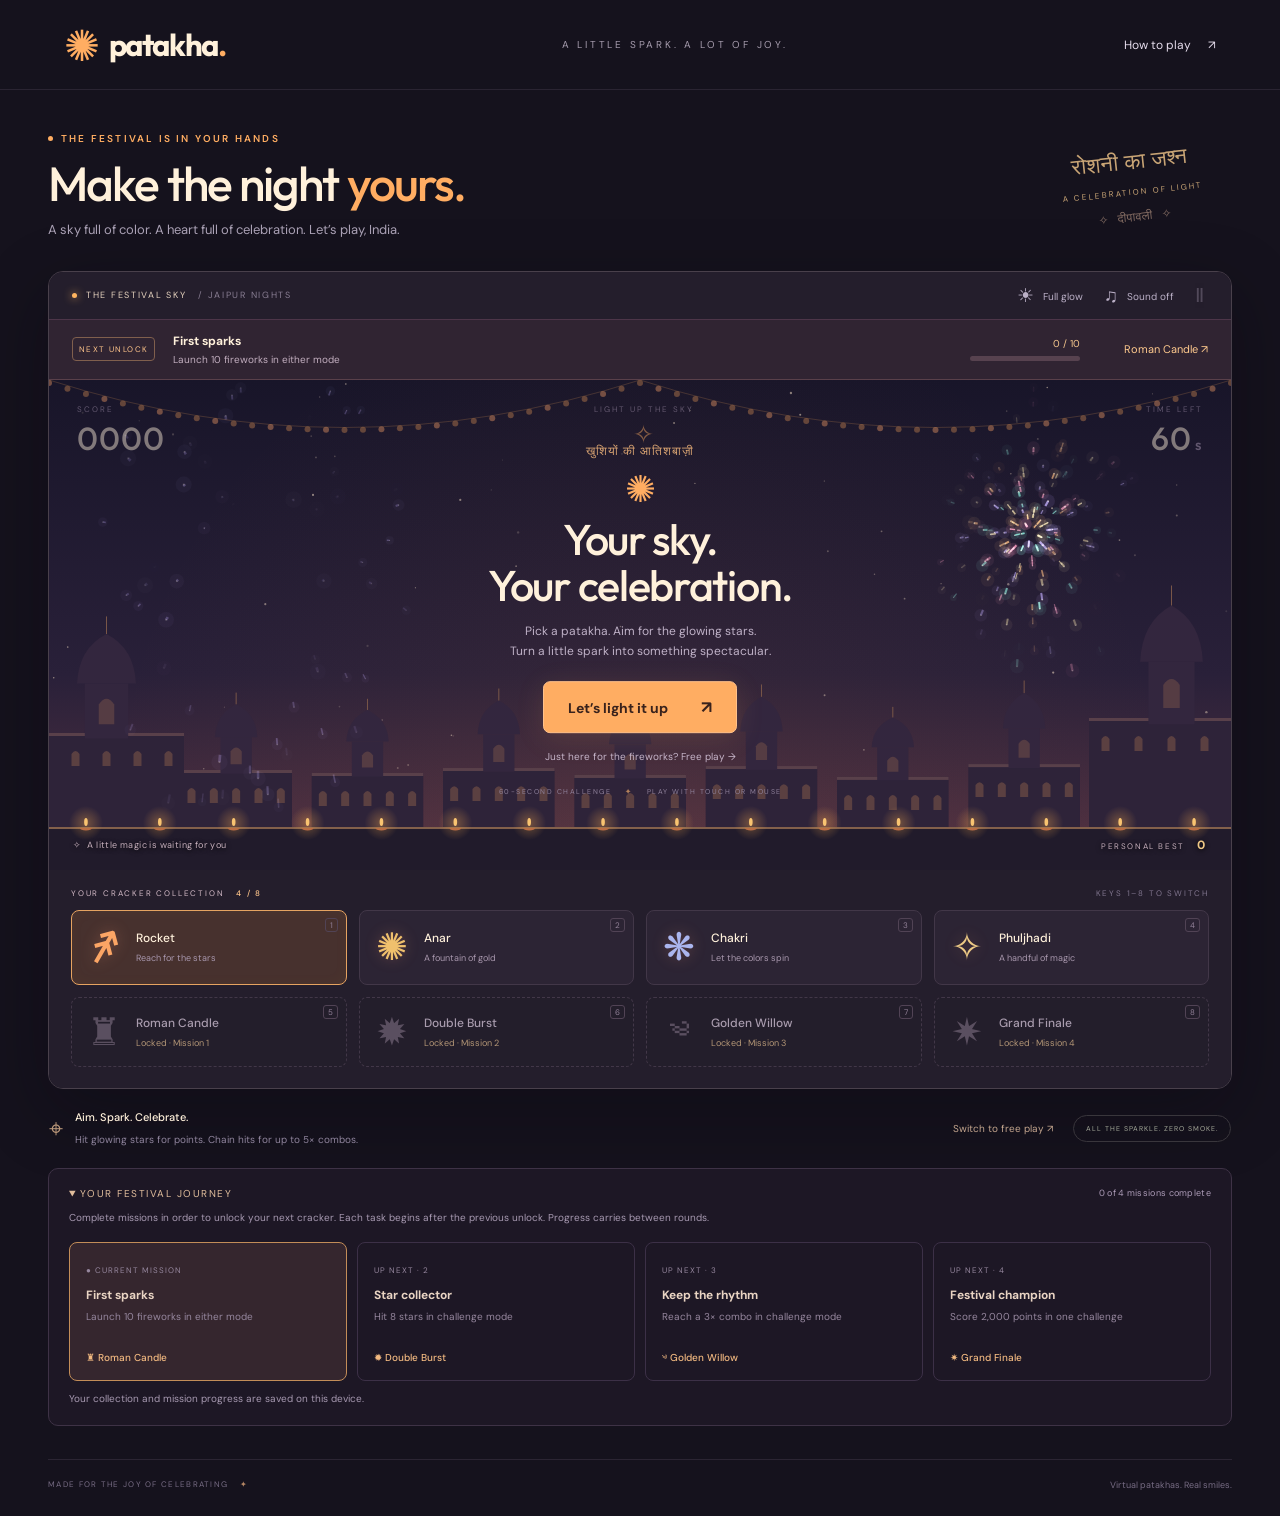
==== index.html @ 12db702f "Add files via upload" ====
<!doctype html>
<html lang="en">
<head><meta charset="utf-8"><meta name="viewport" content="width=device-width,initial-scale=1"><meta name="theme-color" content="#15121e"><meta name="description" content="Light up an Indian festival night. Play Patakha, a colorful fireworks game with Diwali-inspired art, combos, and free play."><title>Patakha — A Night of Lights</title><link rel="stylesheet" href="style.css"></head>
<body>
<header class="nav"><a class="brand" href="./" aria-label="Patakha home"><span class="brand-symbol">✺</span> patakha<span class="brand-dot">.</span></a><span class="nav-note">A LITTLE SPARK. A LOT OF JOY.</span><button class="quiet" id="help">How to play <span>↗</span></button></header>
<main>
<section class="intro"><div><div class="eyebrow"><span></span> THE FESTIVAL IS IN YOUR HANDS</div><h1>Make the night <em>yours.</em></h1><p>A sky full of color. A heart full of celebration. <span class="no-wrap">Let’s play, India.</span></p></div><div class="festival-stamp"><span lang="hi">रोशनी का जश्न</span><span>A CELEBRATION OF LIGHT</span><div>✧ &nbsp; दीपावली &nbsp; ✧</div></div></section>
<section class="game-shell" aria-label="Fireworks game">
<div class="game-top"><div class="scene-label"><span class="live-dot"></span> THE FESTIVAL SKY <span class="scene-place">/ JAIPUR NIGHTS</span></div><div class="top-controls"><button id="glow" class="icon-button" aria-pressed="false" aria-label="Use softer lighting">☀ <span>Full glow</span></button><button id="sound" class="icon-button" aria-pressed="false" aria-label="Turn sound on">♫ <span>Sound off</span></button><button id="pause" class="icon-button" disabled aria-label="Pause game">Ⅱ</button></div></div>
<div class="mission-strip"><span class="mission-badge">NEXT UNLOCK</span><div class="mission-copy"><b id="missionName">First sparks</b><span id="missionDescription">Launch 10 fireworks in either mode</span></div><div class="mission-meter"><span id="missionCount">0 / 10</span><progress id="missionProgress" value="0" max="10" aria-label="Current mission progress"></progress></div><span class="mission-reward" id="missionReward">Roman Candle ↗</span></div>
<div class="stage" id="stage"><canvas id="sky" tabindex="0" role="application" aria-label="Fireworks play area. Use arrow keys to aim, space to launch, and keys 1 to 8 to choose an unlocked firework."></canvas>
<div class="unlock-toast hidden" id="unlockToast" role="status"><span id="unlockMessage"></span><button id="equipUnlock">Equip ↗</button><button id="dismissUnlock" aria-label="Dismiss notification">×</button></div>
<div class="hud" id="hud"><div><span>SCORE</span><strong id="score">0000</strong></div><div class="combo"><span id="comboLabel">LIGHT UP THE SKY</span><strong id="combo">✧</strong></div><div class="timer"><span id="timeLabel">TIME LEFT</span><strong id="timer">60<span>s</span></strong></div></div>
<div class="welcome" id="welcome"><div class="small-hindi" lang="hi">खुशियों की आतिशबाज़ी</div><div class="welcome-star">✺</div><h2>Your sky.<br>Your celebration.</h2><p>Pick a patakha. Aim for the glowing stars.<br>Turn a little spark into something spectacular.</p><button class="primary" id="start">Let’s light it up <span>↗</span></button><button class="text-button" id="freeplay">Just here for the fireworks? Free play →</button><div class="game-tags"><span>60-SECOND CHALLENGE</span><b>✦</b><span>PLAY WITH TOUCH OR MOUSE</span></div></div>
<div class="paused hidden" id="paused"><h2>A little breather.</h2><p>Your celebration is on pause.</p><button class="primary" id="resume">Keep celebrating →</button></div>
<div class="results hidden" id="results" role="dialog" aria-modal="true" aria-labelledby="resultTitle"><span class="eyebrow">WHAT A CELEBRATION</span><h2 id="resultTitle">You lit up the night.</h2><div class="result-score" id="finalScore">0</div><p id="resultSummary"></p><button class="primary" id="again">One more celebration ↗</button><button class="text-button" id="resultFree">Keep the sky glowing — free play →</button></div>
<div class="stage-bottom"><span>✧ <span id="stageHint">A little magic is waiting for you</span></span><span class="best">PERSONAL BEST <b id="best">0</b></span></div>
</div>
<div class="selection"><div class="selection-heading"><span>YOUR CRACKER COLLECTION <b id="collectionCount">4 / 8</b></span><span class="key-note">KEYS 1–8 TO SWITCH</span></div><div class="fireworks" role="group" aria-label="Choose firework">
<button class="firework selected" data-type="0" aria-pressed="true"><span class="fw-art rocket-art">↟</span><span class="fw-text"><b>Rocket</b><small>Reach for the stars</small></span><kbd>1</kbd></button>
<button class="firework" data-type="1" aria-pressed="false"><span class="fw-art flower-art">✺</span><span class="fw-text"><b>Anar</b><small>A fountain of gold</small></span><kbd>2</kbd></button>
<button class="firework" data-type="2" aria-pressed="false"><span class="fw-art wheel-art">❋</span><span class="fw-text"><b>Chakri</b><small>Let the colors spin</small></span><kbd>3</kbd></button>
<button class="firework" data-type="3" aria-pressed="false"><span class="fw-art spark-art">✧</span><span class="fw-text"><b>Phuljhadi</b><small>A handful of magic</small></span><kbd>4</kbd></button>
<button class="firework locked" data-type="4" aria-pressed="false" aria-disabled="true"><span class="fw-art candle-art">♜</span><span class="fw-text"><b>Roman Candle</b><small>Locked · Mission 1</small></span><kbd>5</kbd></button>
<button class="firework locked" data-type="5" aria-pressed="false" aria-disabled="true"><span class="fw-art double-art">✹</span><span class="fw-text"><b>Double Burst</b><small>Locked · Mission 2</small></span><kbd>6</kbd></button>
<button class="firework locked" data-type="6" aria-pressed="false" aria-disabled="true"><span class="fw-art willow-art">༄</span><span class="fw-text"><b>Golden Willow</b><small>Locked · Mission 3</small></span><kbd>7</kbd></button>
<button class="firework locked" data-type="7" aria-pressed="false" aria-disabled="true"><span class="fw-art finale-art">✷</span><span class="fw-text"><b>Grand Finale</b><small>Locked · Mission 4</small></span><kbd>8</kbd></button>
</div></div></section>
<section class="below"><div><span class="tiny-icon">⌖</span><p><b>Aim. Spark. Celebrate.</b><span>Hit glowing stars for points. Chain hits for up to 5× combos.</span></p></div><div class="mode-controls"><button id="mode" class="quiet">Switch to free play ↗</button><span class="pill">ALL THE SPARKLE. ZERO SMOKE.</span></div></section>
<details class="missions" open><summary>YOUR FESTIVAL JOURNEY <span id="journeyCount">0 of 4 missions complete</span></summary><p class="mission-note">Complete missions in order to unlock your next cracker. Each task begins after the previous unlock. Progress carries between rounds.</p><div class="mission-cards" id="missionCards"></div><p class="save-note" id="saveNote">Your collection and mission progress are saved on this device.</p></details>
<footer><span>MADE FOR THE JOY OF CELEBRATING <i>✦</i></span><span>Virtual patakhas. Real smiles.</span></footer>
</main>
<dialog id="helpDialog"><button class="close" id="closeHelp" aria-label="Close instructions">×</button><span class="eyebrow">A LITTLE GUIDE</span><h2>Let there be light.</h2><p>Choose an unlocked patakha, then tap or click the sky to launch it. Aim at the glowing star circles. Points appear when your firework bursts.</p><ol><li>Each star is worth <b>100 points</b>.</li><li>Hit another star within 3 seconds to grow your combo, up to <b>5×</b>.</li><li>You have <b>60 seconds</b>. Launch before time runs out; your final fireworks will finish before your score appears.</li><li>Complete the four missions in order to unlock new fireworks. Progress and unlocks are saved on this device.</li></ol><p><b>Keyboard:</b> 1–8 choose an unlocked firework. Arrow keys move your aim. Space launches. P pauses.</p><p>Free play counts toward your first mission. Star, combo, and score missions need challenge mode. Use Soft glow for gentler lighting.</p><button class="primary" id="gotIt">Got it. Let’s play ↗</button></dialog>
<script src="progression.js"></script><script src="effects.js"></script><script src="game.js"></script>
</body></html>
---- style.css ----
@import url('https://fonts.googleapis.com/css2?family=DM+Sans:wght@400;500;600;700&family=Outfit:wght@400;500;600;700;800&display=swap');
:root{color-scheme:dark;--bg:#15121d;--panel:#211b2a;--muted:#aaa1b5;--line:#38303f;--orange:#ffad62;--cream:#fff1db}*{box-sizing:border-box}body{margin:0;background:var(--bg);color:var(--cream);font-family:'DM Sans',sans-serif;font-size:14px}button,a{-webkit-tap-highlight-color:transparent}button{font:inherit;color:inherit;cursor:pointer}button:disabled{opacity:.3;cursor:default}button:focus-visible,a:focus-visible,canvas:focus-visible{outline:2px solid #ffd18b;outline-offset:4px}button{transition:background .18s,transform .18s,border-color .18s}button:hover:not(:disabled){filter:brightness(1.12)}.nav{height:90px;max-width:1440px;margin:auto;padding:0 64px;display:flex;align-items:center;border-bottom:1px solid #2a2432;justify-content:space-between}.brand{font-family:Outfit,sans-serif;font-weight:700;font-size:31px;color:var(--cream);text-decoration:none;letter-spacing:-1.4px;display:flex;align-items:center}.brand-symbol{font-size:43px;color:var(--orange);margin-right:10px;font-weight:400}.brand-dot{color:var(--orange)}.nav-note{font-size:10px;letter-spacing:2.8px;color:#a69cad}.quiet{background:none;border:0;font-size:12px;padding:10px 0;color:#e6dded}.quiet span{margin-left:14px}main{max-width:1312px;margin:auto;padding:42px 48px 0}.intro{display:flex;justify-content:space-between;align-items:center;margin-bottom:30px}.eyebrow{font-size:10px;font-weight:600;letter-spacing:2.2px;color:var(--orange);display:flex;gap:8px;align-items:center}.eyebrow>span{height:5px;width:5px;background:var(--orange);border-radius:50%}h1{font-family:Outfit,sans-serif;font-size:48px;letter-spacing:-1.9px;font-weight:500;margin:12px 0 10px;line-height:1.1}h1 em{font-style:normal;color:var(--orange)}.intro p{color:var(--muted);font-size:13px;line-height:1.6;margin:0}.no-wrap{white-space:nowrap}.festival-stamp{text-align:center;transform:rotate(-6deg);color:#c8a475;padding:0 30px}.festival-stamp>span:first-child{font-size:22px;display:block;margin-bottom:5px}.festival-stamp>span:nth-child(2){font-size:8px;letter-spacing:2px}.festival-stamp>div{font-size:12px;margin-top:10px;color:#866e64}.game-shell{border:1px solid #49404b;border-radius:15px;overflow:hidden;box-shadow:0 22px 70px #08061055}.game-top{height:48px;display:flex;align-items:center;justify-content:space-between;background:#241e2c;padding:0 23px;border-bottom:1px solid #4d3549}.scene-label{font-size:9px;letter-spacing:1.7px;display:flex;align-items:center;gap:9px;color:#e5d2be}.scene-place{color:#897e93;margin-left:3px}.live-dot{background:#ffb55f;border-radius:50%;height:5px;width:5px;box-shadow:0 0 9px #ffb55f}.top-controls{display:flex;align-items:center;gap:17px}.icon-button{background:none;border:0;font-size:19px;color:#bbb0c7;padding:2px 4px}.icon-button span{font-size:10px;vertical-align:middle;margin-left:4px}.stage{position:relative;height:490px;background:#181425;isolation:isolate;overflow:hidden}canvas{display:block;width:100%;height:100%;touch-action:none;cursor:crosshair}.hud{position:absolute;pointer-events:none;inset:24px 28px auto;display:flex;justify-content:space-between;opacity:.45}.hud>div{min-width:80px}.hud span{font-size:8px;letter-spacing:2px;display:block;color:#b7a4c0}.hud strong{font-family:Outfit,sans-serif;font-weight:500;font-size:32px;display:block;margin-top:4px;letter-spacing:1px}.hud .combo{text-align:center}.hud .combo strong{color:var(--orange);font-size:25px}.hud .timer{text-align:right}.timer strong span{font-size:15px;display:inline;margin-left:3px}.welcome,.results,.paused{position:absolute;left:50%;top:49%;transform:translate(-50%,-50%);width:550px;max-width:92%;text-align:center;z-index:2}.small-hindi{color:#d7a271;font-size:12px;letter-spacing:1px}.welcome-star{color:var(--orange);font-size:37px;height:44px;margin-top:6px}h2{font-family:Outfit,sans-serif;font-size:43px;font-weight:500;line-height:1.08;letter-spacing:-1.3px;margin:7px 0 12px}.welcome p,.paused p,.results p{font-size:12px;line-height:1.7;color:#bfb1c7;margin:0 0 20px}.primary{border:1px solid #ffc18a;background:var(--orange);border-radius:7px;color:#39221c;font-weight:700;padding:14px 24px;box-shadow:0 5px 28px #ffae6120}.primary span{margin-left:30px;font-size:17px}.text-button{display:block;border:0;background:none;color:#c6b5c9;font-size:10px;margin:12px auto 0;padding:5px}.game-tags{font-size:7px;letter-spacing:1.5px;display:flex;align-items:center;justify-content:center;gap:14px;color:#8f819b;margin-top:19px}.game-tags b{color:#b5825b}.stage-bottom{position:absolute;bottom:17px;left:24px;right:24px;display:flex;justify-content:space-between;align-items:center;pointer-events:none;color:#c6afbc;font-size:9px;letter-spacing:.4px;text-shadow:0 1px 5px #000}.stage-bottom>span:first-child{display:flex;gap:6px;align-items:center}.best{font-size:8px;letter-spacing:1.6px}.best b{margin-left:9px;color:#f0c987;font-size:12px}.selection{background:#241e2c;padding:18px 22px 21px}.selection-heading{display:flex;justify-content:space-between;font-size:8px;letter-spacing:1.8px;color:#d3bac7;margin-bottom:12px}.key-note{color:#80758e}.fireworks{display:grid;grid-template-columns:repeat(4,1fr);gap:12px}.firework{display:flex;text-align:left;align-items:center;gap:12px;border:1px solid #423748;border-radius:8px;padding:12px;background:#2c2434;position:relative;min-height:70px}.firework.selected{background:#47312e;border-color:#e6a361;box-shadow:inset 0 0 15px #d3873e09}.fw-art{font-size:38px;width:40px;flex-shrink:0;text-align:center;line-height:1;color:#fba565;text-shadow:0 0 15px #f9976f44}.rocket-art{transform:rotate(30deg);font-size:49px}.flower-art{color:#efc06d}.wheel-art{color:#aab5ee}.spark-art{color:#eecb85}.fw-text b{display:block;font-size:12px;font-weight:500;margin-bottom:6px}.fw-text small{display:block;color:#a897ad;font-size:9px}.firework kbd{position:absolute;right:8px;top:7px;font:8px 'DM Sans',sans-serif;color:#938299;border:1px solid #514355;padding:1px 4px;border-radius:3px}.below{display:flex;align-items:center;justify-content:space-between;margin:21px 1px}.below>div:first-child{display:flex;gap:12px;align-items:center}.tiny-icon{font-size:25px;color:#ba9779}.below p{margin:0}.below b{display:block;font-size:11px;font-weight:500;margin-bottom:5px}.below p span{font-size:10px;color:#8f849c}.mode-controls{display:flex;align-items:center;gap:20px}.mode-controls .quiet{font-size:10px;color:#c4a58e}.pill{font-size:7px;letter-spacing:1px;border:1px solid #39363c;border-radius:20px;padding:8px 12px;color:#a4a899}footer{margin-top:33px;border-top:1px solid #2b2533;padding:19px 0 25px;display:flex;justify-content:space-between;color:#776c84;font-size:9px}footer>span:first-child{font-size:8px;letter-spacing:1.3px}footer i{font-style:normal;color:#b68765;margin-left:8px}.hidden{display:none!important}.results,.paused{background:#20182ced;padding:30px;border:1px solid #a77d5633;border-radius:12px;box-shadow:0 0 100px #170f2c}.results .eyebrow{justify-content:center}.results h2{font-size:32px;margin-top:15px}.result-score{font-family:Outfit,sans-serif;font-size:64px;color:var(--orange);margin:10px 0}.paused h2{font-size:33px}dialog{border:1px solid #5c4357;background:#251c30;color:var(--cream);border-radius:14px;max-width:480px;width:calc(100% - 32px);padding:35px}dialog::backdrop{background:#100a1ed9;backdrop-filter:blur(6px)}dialog h2{font-size:34px;margin-top:18px}dialog p,dialog li{font-size:13px;line-height:1.7;color:#c9bcd1}dialog li{margin:8px 0}dialog ol{padding-left:20px}dialog .primary{margin-top:10px}.close{position:absolute;right:15px;top:10px;background:none;border:0;font-size:28px;color:#ad99bb}body.playing .hud{opacity:1}body.playing .stage-bottom{opacity:.8}@media(min-width:1500px){main{padding-top:50px}.stage{height:530px}.intro{margin-bottom:36px}}@media(max-width:900px){.nav{padding:0 28px}.nav-note{display:none}main{padding:30px 26px 0}h1{font-size:39px}.festival-stamp{padding:0 10px}.stage{height:480px}.firework{gap:7px;padding:10px 7px}.fw-art{width:28px;font-size:30px}.fw-text small{font-size:8px}.mode-controls .pill{display:none}.scene-place{display:none}}@media(max-width:600px){.nav{height:70px;padding:0 20px}.brand{font-size:28px}.brand-symbol{font-size:36px}main{padding:26px 14px 0}.intro{margin:0 5px 23px}.intro .eyebrow{font-size:8px;letter-spacing:1.4px}h1{font-size:34px;letter-spacing:-1.4px}.intro p{font-size:11px;max-width:310px}.festival-stamp{display:none}.game-top{padding:0 13px;height:43px}.scene-label{font-size:8px;letter-spacing:1px}.stage{height:470px}.hud{inset:20px 17px auto}.hud strong{font-size:27px}.hud span{font-size:7px}.hud>div{min-width:65px}.welcome{top:49%}h2{font-size:39px}.welcome p{font-size:11px}.selection{padding:15px 12px}.fireworks{grid-template-columns:repeat(2,1fr);gap:8px}.firework{min-height:65px;padding:10px 12px;gap:12px}.fw-text b{font-size:11px}.fw-text small{font-size:9px}.stage-bottom{left:13px;right:13px;font-size:8px}.best{font-size:7px}.best b{font-size:10px}.below{align-items:flex-start;gap:10px;margin:19px 5px}.below p span{font-size:9px;line-height:1.6;display:block;max-width:210px}.below b{font-size:10px}.mode-controls .quiet{font-size:9px;white-space:nowrap;padding-top:0}.tiny-icon{display:none}.key-note{font-size:7px}.selection-heading{font-size:7px}footer{font-size:8px;margin-top:26px;gap:15px}footer>span:first-child{font-size:6px;line-height:1.5;max-width:190px}.game-tags{font-size:6px;letter-spacing:1px;gap:9px}}
@media(max-width:600px){.hud .combo{position:absolute;left:50%;transform:translateX(-50%);width:150px;min-width:0}.hud .combo strong{font-size:14px;margin-top:10px;letter-spacing:.3px}.hud .combo span{font-size:6px;letter-spacing:.8px}}
.mission-strip{display:flex;align-items:center;gap:18px;padding:13px 23px;background:#302432;border-bottom:1px solid #59404a}.mission-badge{font-size:8px;letter-spacing:1.4px;color:#ffc58b;border:1px solid #805f4d;border-radius:4px;padding:6px;white-space:nowrap}.mission-copy{display:flex;flex-direction:column;gap:4px;flex:1}.mission-copy b{font-size:12px}.mission-copy>span{font-size:10px;color:#c2aebf}.mission-meter{width:110px;text-align:right;font-size:10px;color:#f5c78d}progress{width:100%;height:5px;display:block;margin-top:6px;appearance:none;border:0;border-radius:6px;background:#57424f;overflow:hidden}progress::-webkit-progress-bar{background:#57424f}progress::-webkit-progress-value{background:#ffb66d;border-radius:6px}progress::-moz-progress-bar{background:#ffb66d}.mission-reward{font-size:11px;color:#ffca8e;min-width:110px;text-align:right}.selection-heading b{color:#ffc68b;margin-left:8px;font-weight:500}.firework.locked{background:#231e2b;border-style:dashed}.firework.locked .fw-art{color:#807184;text-shadow:none;opacity:.6}.firework.locked .fw-text b{color:#a99cae}.firework.locked .fw-text small{color:#b29575}.candle-art{color:#93dfcf}.double-art{color:#ff92ac}.willow-art{color:#f4cf7f}.finale-art{color:#cbb4ff}.missions{border:1px solid #3e3246;border-radius:10px;background:#1d1725;padding:18px 20px}.missions summary{cursor:pointer;font-size:10px;letter-spacing:1.5px;color:#e0bd9c}.missions summary span{float:right;font-size:9px;letter-spacing:.3px;color:#ac9bb7}.mission-note,.save-note{font-size:10px;line-height:1.6;color:#a799b1}.mission-cards{display:grid;grid-template-columns:repeat(4,1fr);gap:10px;margin-top:16px}.mission-card{padding:16px;border:1px solid #3c3047;border-radius:8px;color:#96879e}.mission-card.current{border-color:#c38d58;background:#35262e}.mission-card.done{border-color:#486653;background:#202c29}.mission-card>span{font-size:8px;letter-spacing:1px}.mission-card h3{font-size:12px;margin:10px 0 6px;color:#e9d4c3}.mission-card p{font-size:10px;line-height:1.5;min-height:30px;margin:0}.mission-card strong{font-size:10px;color:#f2b980;font-weight:500;display:block;margin-top:12px}.save-note{margin-bottom:0}.unlock-toast{position:absolute;z-index:5;left:50%;bottom:42px;transform:translateX(-50%);display:flex;align-items:center;gap:12px;padding:12px 15px;border:1px solid #c4945f;border-radius:9px;background:#322337f5;box-shadow:0 8px 40px #0006;width:max-content;max-width:94%;font-size:11px;color:#ffe2af}.unlock-toast>span{max-width:310px;line-height:1.5}.unlock-toast button{border:0;background:#ffb46d;color:#36251d;border-radius:4px;padding:7px 9px;font-size:10px;white-space:nowrap}.unlock-toast button:last-child{color:#d5bacf;background:none;font-size:19px;padding:3px}.game-top .top-controls{gap:13px}@media(max-width:900px){.mission-badge{display:none}.mission-strip{gap:13px}.mission-cards{grid-template-columns:repeat(2,1fr)}.fireworks{grid-template-columns:repeat(2,1fr)}}@media(max-width:600px){.mission-strip{padding:12px;flex-wrap:wrap;gap:9px}.mission-copy{min-width:195px}.mission-copy>span{font-size:9px}.mission-meter{width:75px}.mission-reward{text-align:left;font-size:9px;min-width:0}.mission-strip .mission-reward:before{content:'REWARD: ';font-size:7px;letter-spacing:1px;color:#b999ab}.game-top .top-controls{gap:7px}.icon-button span{font-size:8px;margin-left:1px}.icon-button{font-size:16px}.missions{padding:15px 12px}.missions summary{font-size:8px;letter-spacing:.8px}.missions summary span{font-size:8px}.mission-cards{gap:8px}.mission-card{padding:12px}.mission-card h3{font-size:11px}.mission-card p{font-size:9px}.unlock-toast{gap:6px;padding:10px;font-size:10px}.unlock-toast>span{max-width:180px}.mission-note,.save-note{font-size:9px}}
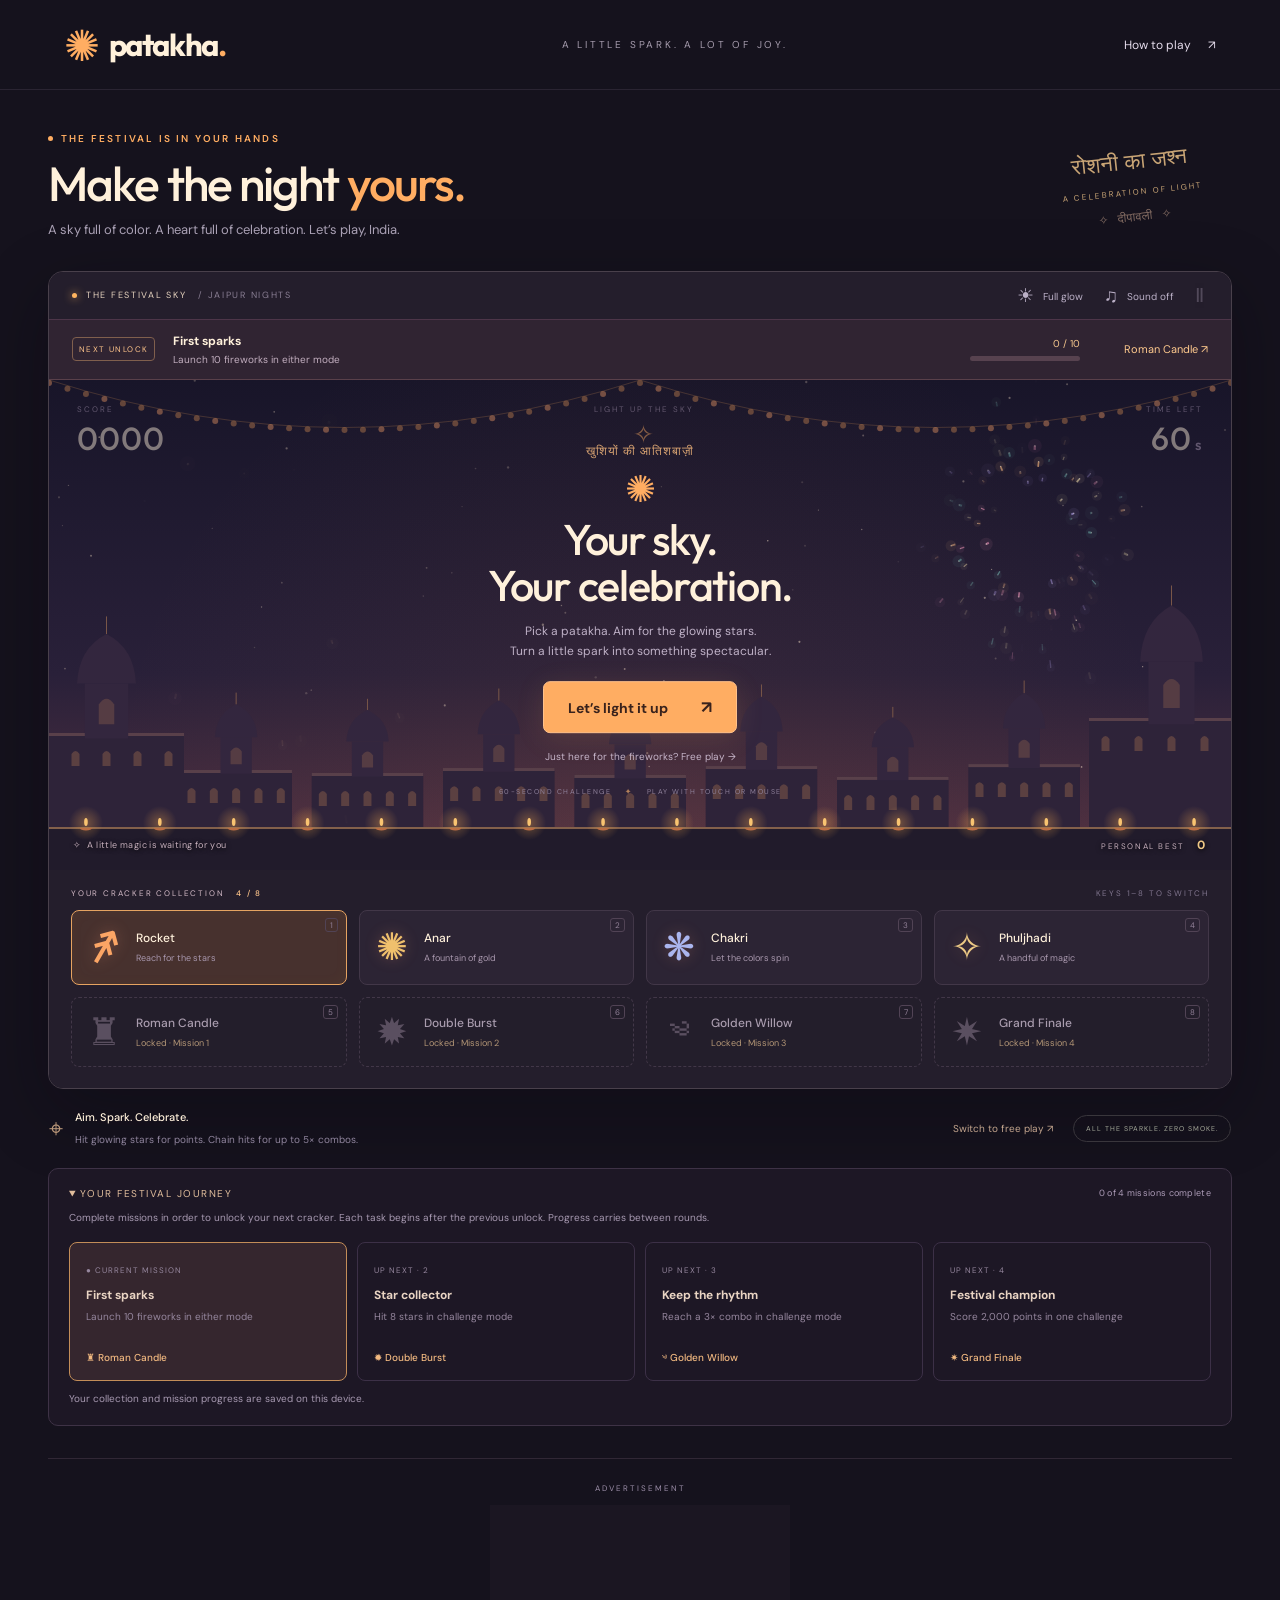
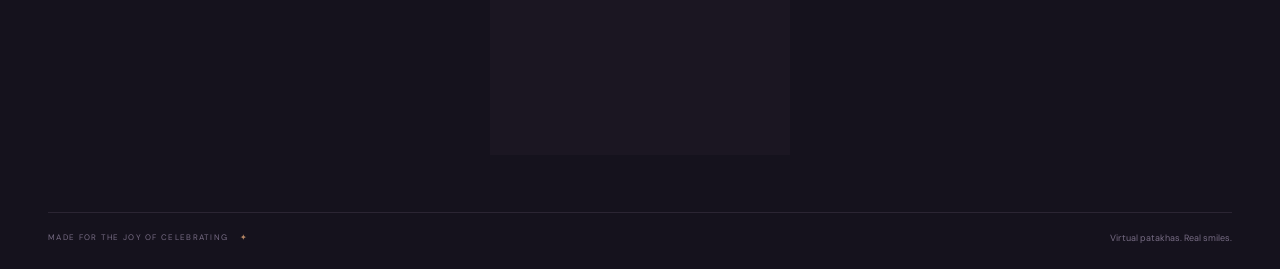
==== commit d6f7faa6: "Add files via upload" ====
--- a/index.html
+++ b/index.html
@@ -28,6 +28,10 @@
 </div></div></section>
 <section class="below"><div><span class="tiny-icon">⌖</span><p><b>Aim. Spark. Celebrate.</b><span>Hit glowing stars for points. Chain hits for up to 5× combos.</span></p></div><div class="mode-controls"><button id="mode" class="quiet">Switch to free play ↗</button><span class="pill">ALL THE SPARKLE. ZERO SMOKE.</span></div></section>
 <details class="missions" open><summary>YOUR FESTIVAL JOURNEY <span id="journeyCount">0 of 4 missions complete</span></summary><p class="mission-note">Complete missions in order to unlock your next cracker. Each task begins after the previous unlock. Progress carries between rounds.</p><div class="mission-cards" id="missionCards"></div><p class="save-note" id="saveNote">Your collection and mission progress are saved on this device.</p></details>
+<section class="ad-placement" aria-label="Advertisement">
+  <span class="ad-label">ADVERTISEMENT</span>
+  <iframe class="ad-banner" src="ad-banner.html" title="Advertisement from Adsterra" width="300" height="250" loading="lazy" scrolling="no"></iframe>
+</section>
 <footer><span>MADE FOR THE JOY OF CELEBRATING <i>✦</i></span><span>Virtual patakhas. Real smiles.</span></footer>
 </main>
 <dialog id="helpDialog"><button class="close" id="closeHelp" aria-label="Close instructions">×</button><span class="eyebrow">A LITTLE GUIDE</span><h2>Let there be light.</h2><p>Choose an unlocked patakha, then tap or click the sky to launch it. Aim at the glowing star circles. Points appear when your firework bursts.</p><ol><li>Each star is worth <b>100 points</b>.</li><li>Hit another star within 3 seconds to grow your combo, up to <b>5×</b>.</li><li>You have <b>60 seconds</b>. Launch before time runs out; your final fireworks will finish before your score appears.</li><li>Complete the four missions in order to unlock new fireworks. Progress and unlocks are saved on this device.</li></ol><p><b>Keyboard:</b> 1–8 choose an unlocked firework. Arrow keys move your aim. Space launches. P pauses.</p><p>Free play counts toward your first mission. Star, combo, and score missions need challenge mode. Use Soft glow for gentler lighting.</p><button class="primary" id="gotIt">Got it. Let’s play ↗</button></dialog>
--- a/style.css
+++ b/style.css
@@ -2,3 +2,8 @@
 :root{color-scheme:dark;--bg:#15121d;--panel:#211b2a;--muted:#aaa1b5;--line:#38303f;--orange:#ffad62;--cream:#fff1db}*{box-sizing:border-box}body{margin:0;background:var(--bg);color:var(--cream);font-family:'DM Sans',sans-serif;font-size:14px}button,a{-webkit-tap-highlight-color:transparent}button{font:inherit;color:inherit;cursor:pointer}button:disabled{opacity:.3;cursor:default}button:focus-visible,a:focus-visible,canvas:focus-visible{outline:2px solid #ffd18b;outline-offset:4px}button{transition:background .18s,transform .18s,border-color .18s}button:hover:not(:disabled){filter:brightness(1.12)}.nav{height:90px;max-width:1440px;margin:auto;padding:0 64px;display:flex;align-items:center;border-bottom:1px solid #2a2432;justify-content:space-between}.brand{font-family:Outfit,sans-serif;font-weight:700;font-size:31px;color:var(--cream);text-decoration:none;letter-spacing:-1.4px;display:flex;align-items:center}.brand-symbol{font-size:43px;color:var(--orange);margin-right:10px;font-weight:400}.brand-dot{color:var(--orange)}.nav-note{font-size:10px;letter-spacing:2.8px;color:#a69cad}.quiet{background:none;border:0;font-size:12px;padding:10px 0;color:#e6dded}.quiet span{margin-left:14px}main{max-width:1312px;margin:auto;padding:42px 48px 0}.intro{display:flex;justify-content:space-between;align-items:center;margin-bottom:30px}.eyebrow{font-size:10px;font-weight:600;letter-spacing:2.2px;color:var(--orange);display:flex;gap:8px;align-items:center}.eyebrow>span{height:5px;width:5px;background:var(--orange);border-radius:50%}h1{font-family:Outfit,sans-serif;font-size:48px;letter-spacing:-1.9px;font-weight:500;margin:12px 0 10px;line-height:1.1}h1 em{font-style:normal;color:var(--orange)}.intro p{color:var(--muted);font-size:13px;line-height:1.6;margin:0}.no-wrap{white-space:nowrap}.festival-stamp{text-align:center;transform:rotate(-6deg);color:#c8a475;padding:0 30px}.festival-stamp>span:first-child{font-size:22px;display:block;margin-bottom:5px}.festival-stamp>span:nth-child(2){font-size:8px;letter-spacing:2px}.festival-stamp>div{font-size:12px;margin-top:10px;color:#866e64}.game-shell{border:1px solid #49404b;border-radius:15px;overflow:hidden;box-shadow:0 22px 70px #08061055}.game-top{height:48px;display:flex;align-items:center;justify-content:space-between;background:#241e2c;padding:0 23px;border-bottom:1px solid #4d3549}.scene-label{font-size:9px;letter-spacing:1.7px;display:flex;align-items:center;gap:9px;color:#e5d2be}.scene-place{color:#897e93;margin-left:3px}.live-dot{background:#ffb55f;border-radius:50%;height:5px;width:5px;box-shadow:0 0 9px #ffb55f}.top-controls{display:flex;align-items:center;gap:17px}.icon-button{background:none;border:0;font-size:19px;color:#bbb0c7;padding:2px 4px}.icon-button span{font-size:10px;vertical-align:middle;margin-left:4px}.stage{position:relative;height:490px;background:#181425;isolation:isolate;overflow:hidden}canvas{display:block;width:100%;height:100%;touch-action:none;cursor:crosshair}.hud{position:absolute;pointer-events:none;inset:24px 28px auto;display:flex;justify-content:space-between;opacity:.45}.hud>div{min-width:80px}.hud span{font-size:8px;letter-spacing:2px;display:block;color:#b7a4c0}.hud strong{font-family:Outfit,sans-serif;font-weight:500;font-size:32px;display:block;margin-top:4px;letter-spacing:1px}.hud .combo{text-align:center}.hud .combo strong{color:var(--orange);font-size:25px}.hud .timer{text-align:right}.timer strong span{font-size:15px;display:inline;margin-left:3px}.welcome,.results,.paused{position:absolute;left:50%;top:49%;transform:translate(-50%,-50%);width:550px;max-width:92%;text-align:center;z-index:2}.small-hindi{color:#d7a271;font-size:12px;letter-spacing:1px}.welcome-star{color:var(--orange);font-size:37px;height:44px;margin-top:6px}h2{font-family:Outfit,sans-serif;font-size:43px;font-weight:500;line-height:1.08;letter-spacing:-1.3px;margin:7px 0 12px}.welcome p,.paused p,.results p{font-size:12px;line-height:1.7;color:#bfb1c7;margin:0 0 20px}.primary{border:1px solid #ffc18a;background:var(--orange);border-radius:7px;color:#39221c;font-weight:700;padding:14px 24px;box-shadow:0 5px 28px #ffae6120}.primary span{margin-left:30px;font-size:17px}.text-button{display:block;border:0;background:none;color:#c6b5c9;font-size:10px;margin:12px auto 0;padding:5px}.game-tags{font-size:7px;letter-spacing:1.5px;display:flex;align-items:center;justify-content:center;gap:14px;color:#8f819b;margin-top:19px}.game-tags b{color:#b5825b}.stage-bottom{position:absolute;bottom:17px;left:24px;right:24px;display:flex;justify-content:space-between;align-items:center;pointer-events:none;color:#c6afbc;font-size:9px;letter-spacing:.4px;text-shadow:0 1px 5px #000}.stage-bottom>span:first-child{display:flex;gap:6px;align-items:center}.best{font-size:8px;letter-spacing:1.6px}.best b{margin-left:9px;color:#f0c987;font-size:12px}.selection{background:#241e2c;padding:18px 22px 21px}.selection-heading{display:flex;justify-content:space-between;font-size:8px;letter-spacing:1.8px;color:#d3bac7;margin-bottom:12px}.key-note{color:#80758e}.fireworks{display:grid;grid-template-columns:repeat(4,1fr);gap:12px}.firework{display:flex;text-align:left;align-items:center;gap:12px;border:1px solid #423748;border-radius:8px;padding:12px;background:#2c2434;position:relative;min-height:70px}.firework.selected{background:#47312e;border-color:#e6a361;box-shadow:inset 0 0 15px #d3873e09}.fw-art{font-size:38px;width:40px;flex-shrink:0;text-align:center;line-height:1;color:#fba565;text-shadow:0 0 15px #f9976f44}.rocket-art{transform:rotate(30deg);font-size:49px}.flower-art{color:#efc06d}.wheel-art{color:#aab5ee}.spark-art{color:#eecb85}.fw-text b{display:block;font-size:12px;font-weight:500;margin-bottom:6px}.fw-text small{display:block;color:#a897ad;font-size:9px}.firework kbd{position:absolute;right:8px;top:7px;font:8px 'DM Sans',sans-serif;color:#938299;border:1px solid #514355;padding:1px 4px;border-radius:3px}.below{display:flex;align-items:center;justify-content:space-between;margin:21px 1px}.below>div:first-child{display:flex;gap:12px;align-items:center}.tiny-icon{font-size:25px;color:#ba9779}.below p{margin:0}.below b{display:block;font-size:11px;font-weight:500;margin-bottom:5px}.below p span{font-size:10px;color:#8f849c}.mode-controls{display:flex;align-items:center;gap:20px}.mode-controls .quiet{font-size:10px;color:#c4a58e}.pill{font-size:7px;letter-spacing:1px;border:1px solid #39363c;border-radius:20px;padding:8px 12px;color:#a4a899}footer{margin-top:33px;border-top:1px solid #2b2533;padding:19px 0 25px;display:flex;justify-content:space-between;color:#776c84;font-size:9px}footer>span:first-child{font-size:8px;letter-spacing:1.3px}footer i{font-style:normal;color:#b68765;margin-left:8px}.hidden{display:none!important}.results,.paused{background:#20182ced;padding:30px;border:1px solid #a77d5633;border-radius:12px;box-shadow:0 0 100px #170f2c}.results .eyebrow{justify-content:center}.results h2{font-size:32px;margin-top:15px}.result-score{font-family:Outfit,sans-serif;font-size:64px;color:var(--orange);margin:10px 0}.paused h2{font-size:33px}dialog{border:1px solid #5c4357;background:#251c30;color:var(--cream);border-radius:14px;max-width:480px;width:calc(100% - 32px);padding:35px}dialog::backdrop{background:#100a1ed9;backdrop-filter:blur(6px)}dialog h2{font-size:34px;margin-top:18px}dialog p,dialog li{font-size:13px;line-height:1.7;color:#c9bcd1}dialog li{margin:8px 0}dialog ol{padding-left:20px}dialog .primary{margin-top:10px}.close{position:absolute;right:15px;top:10px;background:none;border:0;font-size:28px;color:#ad99bb}body.playing .hud{opacity:1}body.playing .stage-bottom{opacity:.8}@media(min-width:1500px){main{padding-top:50px}.stage{height:530px}.intro{margin-bottom:36px}}@media(max-width:900px){.nav{padding:0 28px}.nav-note{display:none}main{padding:30px 26px 0}h1{font-size:39px}.festival-stamp{padding:0 10px}.stage{height:480px}.firework{gap:7px;padding:10px 7px}.fw-art{width:28px;font-size:30px}.fw-text small{font-size:8px}.mode-controls .pill{display:none}.scene-place{display:none}}@media(max-width:600px){.nav{height:70px;padding:0 20px}.brand{font-size:28px}.brand-symbol{font-size:36px}main{padding:26px 14px 0}.intro{margin:0 5px 23px}.intro .eyebrow{font-size:8px;letter-spacing:1.4px}h1{font-size:34px;letter-spacing:-1.4px}.intro p{font-size:11px;max-width:310px}.festival-stamp{display:none}.game-top{padding:0 13px;height:43px}.scene-label{font-size:8px;letter-spacing:1px}.stage{height:470px}.hud{inset:20px 17px auto}.hud strong{font-size:27px}.hud span{font-size:7px}.hud>div{min-width:65px}.welcome{top:49%}h2{font-size:39px}.welcome p{font-size:11px}.selection{padding:15px 12px}.fireworks{grid-template-columns:repeat(2,1fr);gap:8px}.firework{min-height:65px;padding:10px 12px;gap:12px}.fw-text b{font-size:11px}.fw-text small{font-size:9px}.stage-bottom{left:13px;right:13px;font-size:8px}.best{font-size:7px}.best b{font-size:10px}.below{align-items:flex-start;gap:10px;margin:19px 5px}.below p span{font-size:9px;line-height:1.6;display:block;max-width:210px}.below b{font-size:10px}.mode-controls .quiet{font-size:9px;white-space:nowrap;padding-top:0}.tiny-icon{display:none}.key-note{font-size:7px}.selection-heading{font-size:7px}footer{font-size:8px;margin-top:26px;gap:15px}footer>span:first-child{font-size:6px;line-height:1.5;max-width:190px}.game-tags{font-size:6px;letter-spacing:1px;gap:9px}}
 @media(max-width:600px){.hud .combo{position:absolute;left:50%;transform:translateX(-50%);width:150px;min-width:0}.hud .combo strong{font-size:14px;margin-top:10px;letter-spacing:.3px}.hud .combo span{font-size:6px;letter-spacing:.8px}}
 .mission-strip{display:flex;align-items:center;gap:18px;padding:13px 23px;background:#302432;border-bottom:1px solid #59404a}.mission-badge{font-size:8px;letter-spacing:1.4px;color:#ffc58b;border:1px solid #805f4d;border-radius:4px;padding:6px;white-space:nowrap}.mission-copy{display:flex;flex-direction:column;gap:4px;flex:1}.mission-copy b{font-size:12px}.mission-copy>span{font-size:10px;color:#c2aebf}.mission-meter{width:110px;text-align:right;font-size:10px;color:#f5c78d}progress{width:100%;height:5px;display:block;margin-top:6px;appearance:none;border:0;border-radius:6px;background:#57424f;overflow:hidden}progress::-webkit-progress-bar{background:#57424f}progress::-webkit-progress-value{background:#ffb66d;border-radius:6px}progress::-moz-progress-bar{background:#ffb66d}.mission-reward{font-size:11px;color:#ffca8e;min-width:110px;text-align:right}.selection-heading b{color:#ffc68b;margin-left:8px;font-weight:500}.firework.locked{background:#231e2b;border-style:dashed}.firework.locked .fw-art{color:#807184;text-shadow:none;opacity:.6}.firework.locked .fw-text b{color:#a99cae}.firework.locked .fw-text small{color:#b29575}.candle-art{color:#93dfcf}.double-art{color:#ff92ac}.willow-art{color:#f4cf7f}.finale-art{color:#cbb4ff}.missions{border:1px solid #3e3246;border-radius:10px;background:#1d1725;padding:18px 20px}.missions summary{cursor:pointer;font-size:10px;letter-spacing:1.5px;color:#e0bd9c}.missions summary span{float:right;font-size:9px;letter-spacing:.3px;color:#ac9bb7}.mission-note,.save-note{font-size:10px;line-height:1.6;color:#a799b1}.mission-cards{display:grid;grid-template-columns:repeat(4,1fr);gap:10px;margin-top:16px}.mission-card{padding:16px;border:1px solid #3c3047;border-radius:8px;color:#96879e}.mission-card.current{border-color:#c38d58;background:#35262e}.mission-card.done{border-color:#486653;background:#202c29}.mission-card>span{font-size:8px;letter-spacing:1px}.mission-card h3{font-size:12px;margin:10px 0 6px;color:#e9d4c3}.mission-card p{font-size:10px;line-height:1.5;min-height:30px;margin:0}.mission-card strong{font-size:10px;color:#f2b980;font-weight:500;display:block;margin-top:12px}.save-note{margin-bottom:0}.unlock-toast{position:absolute;z-index:5;left:50%;bottom:42px;transform:translateX(-50%);display:flex;align-items:center;gap:12px;padding:12px 15px;border:1px solid #c4945f;border-radius:9px;background:#322337f5;box-shadow:0 8px 40px #0006;width:max-content;max-width:94%;font-size:11px;color:#ffe2af}.unlock-toast>span{max-width:310px;line-height:1.5}.unlock-toast button{border:0;background:#ffb46d;color:#36251d;border-radius:4px;padding:7px 9px;font-size:10px;white-space:nowrap}.unlock-toast button:last-child{color:#d5bacf;background:none;font-size:19px;padding:3px}.game-top .top-controls{gap:13px}@media(max-width:900px){.mission-badge{display:none}.mission-strip{gap:13px}.mission-cards{grid-template-columns:repeat(2,1fr)}.fireworks{grid-template-columns:repeat(2,1fr)}}@media(max-width:600px){.mission-strip{padding:12px;flex-wrap:wrap;gap:9px}.mission-copy{min-width:195px}.mission-copy>span{font-size:9px}.mission-meter{width:75px}.mission-reward{text-align:left;font-size:9px;min-width:0}.mission-strip .mission-reward:before{content:'REWARD: ';font-size:7px;letter-spacing:1px;color:#b999ab}.game-top .top-controls{gap:7px}.icon-button span{font-size:8px;margin-left:1px}.icon-button{font-size:16px}.missions{padding:15px 12px}.missions summary{font-size:8px;letter-spacing:.8px}.missions summary span{font-size:8px}.mission-cards{gap:8px}.mission-card{padding:12px}.mission-card h3{font-size:11px}.mission-card p{font-size:9px}.unlock-toast{gap:6px;padding:10px;font-size:10px}.unlock-toast>span{max-width:180px}.mission-note,.save-note{font-size:9px}}
+/* Keep advertising outside gameplay, with reserved space to avoid layout shifts. */
+.ad-placement{display:grid;justify-items:center;gap:12px;margin:32px 0 0;padding:24px 0;border-top:1px solid #302735}
+.ad-label{font-size:8px;letter-spacing:2px;color:#9d8fa9}
+.ad-banner{display:block;width:300px;height:250px;border:0;background:#1b1622;color-scheme:normal}
+@media(max-width:600px){.ad-placement{margin-inline:-14px}}
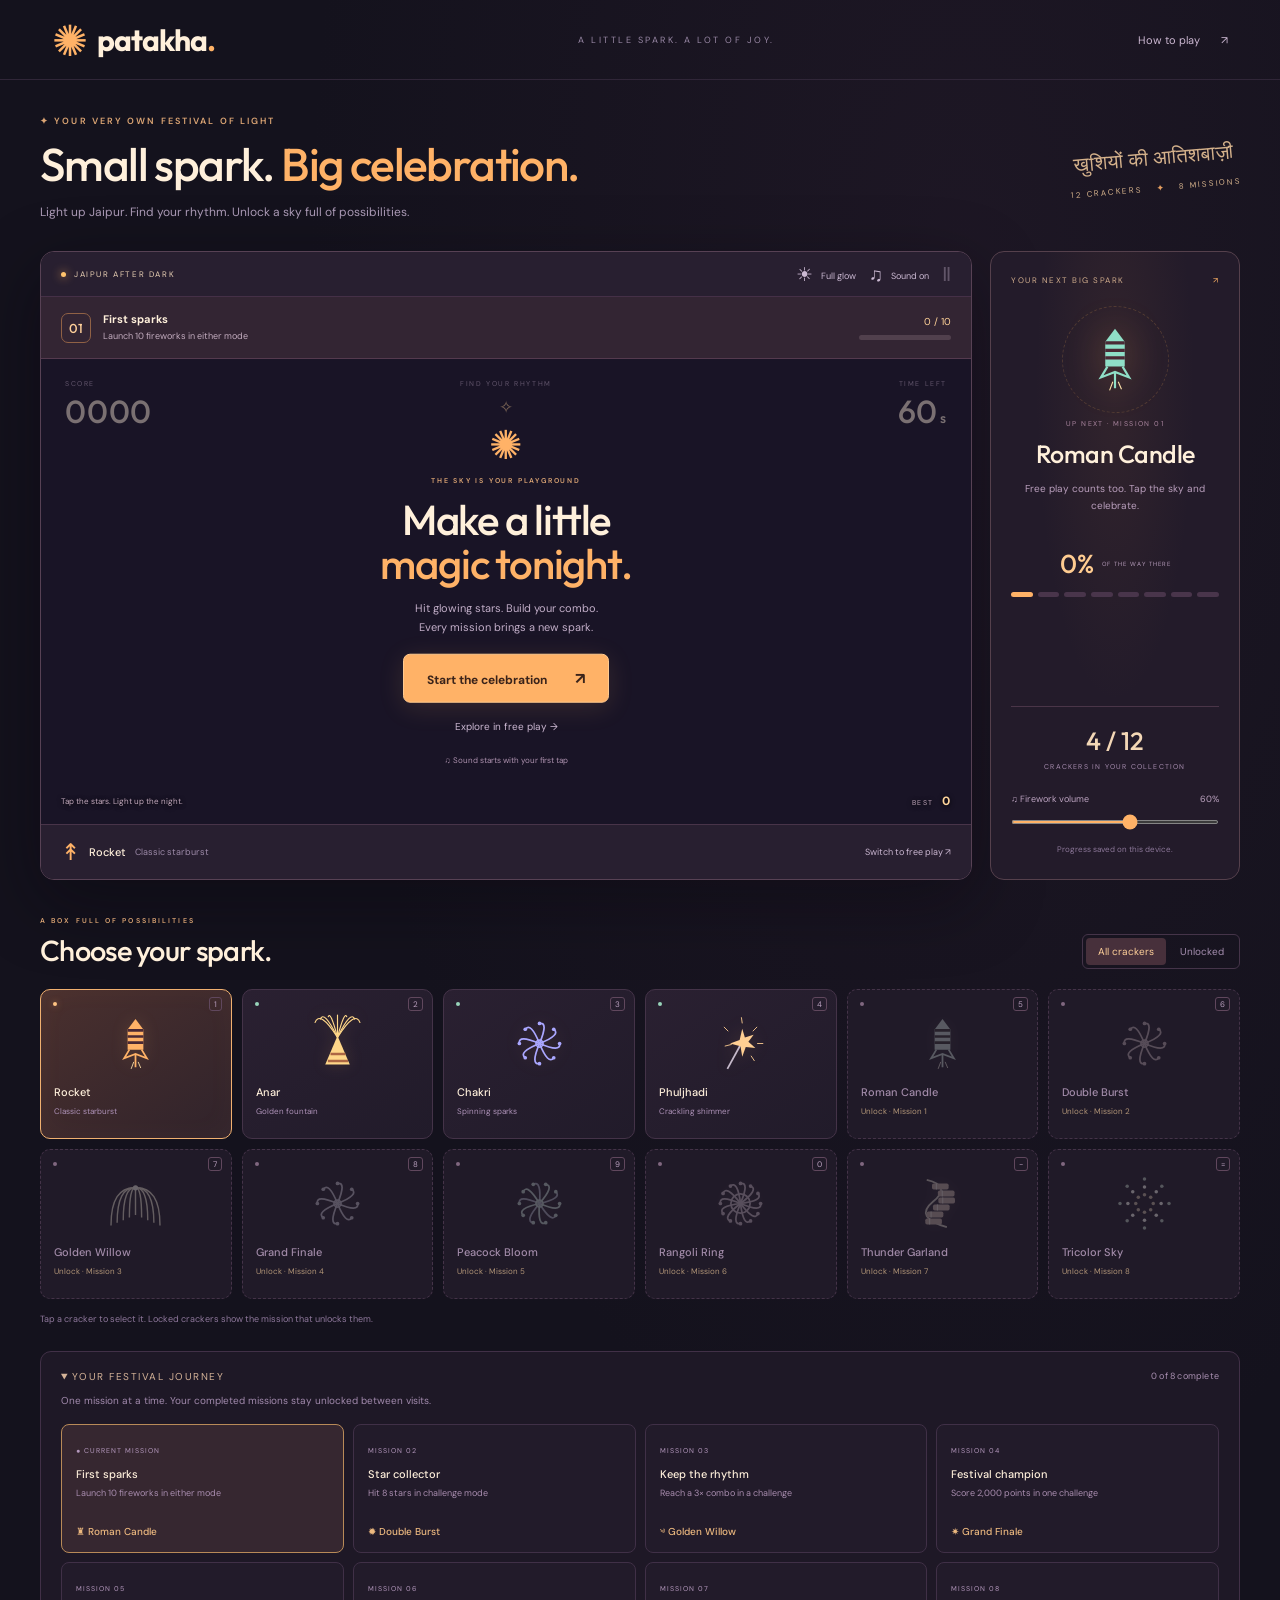
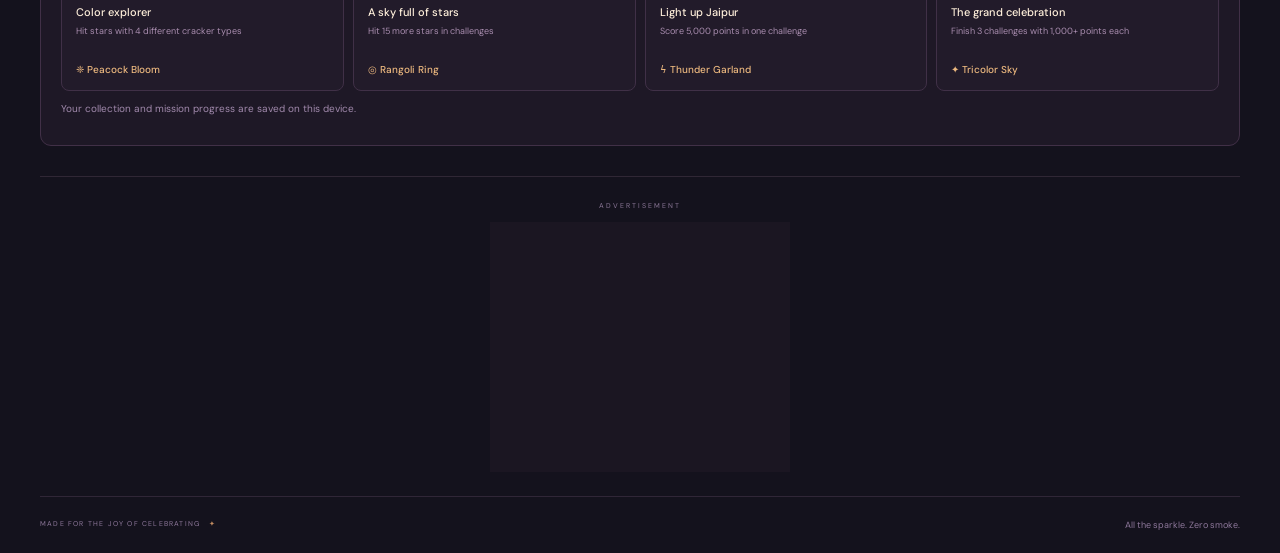
==== commit a9a6d629: "Add files via upload" ====
--- a/index.html
+++ b/index.html
@@ -1,39 +1,29 @@
 <!doctype html>
-<html lang="en">
-<head><meta charset="utf-8"><meta name="viewport" content="width=device-width,initial-scale=1"><meta name="theme-color" content="#15121e"><meta name="description" content="Light up an Indian festival night. Play Patakha, a colorful fireworks game with Diwali-inspired art, combos, and free play."><title>Patakha — A Night of Lights</title><link rel="stylesheet" href="style.css"></head>
+<html lang="en"><head><meta charset="utf-8"><meta name="viewport" content="width=device-width,initial-scale=1"><meta name="theme-color" content="#14121d"><meta name="description" content="Your own Indian festival night. Launch 12 fireworks, complete eight missions, and light up Jaipur in Patakha."><title>Patakha — Light up the night</title><link rel="stylesheet" href="style.css"></head>
 <body>
-<header class="nav"><a class="brand" href="./" aria-label="Patakha home"><span class="brand-symbol">✺</span> patakha<span class="brand-dot">.</span></a><span class="nav-note">A LITTLE SPARK. A LOT OF JOY.</span><button class="quiet" id="help">How to play <span>↗</span></button></header>
+<header class="nav"><a href="./" class="brand" aria-label="Patakha home"><span>✺</span>patakha<i>.</i></a><div class="nav-center">A LITTLE SPARK. A LOT OF JOY.</div><button class="text-button" id="help">How to play <span>↗</span></button></header>
 <main>
-<section class="intro"><div><div class="eyebrow"><span></span> THE FESTIVAL IS IN YOUR HANDS</div><h1>Make the night <em>yours.</em></h1><p>A sky full of color. A heart full of celebration. <span class="no-wrap">Let’s play, India.</span></p></div><div class="festival-stamp"><span lang="hi">रोशनी का जश्न</span><span>A CELEBRATION OF LIGHT</span><div>✧ &nbsp; दीपावली &nbsp; ✧</div></div></section>
+<section class="intro"><div><p class="eyebrow">✦ YOUR VERY OWN FESTIVAL OF LIGHT</p><h1>Small spark.<br class="mobile-break"> <em>Big celebration.</em></h1><p class="intro-copy">Light up Jaipur. Find your rhythm. Unlock a sky full of possibilities.</p></div><div class="intro-mark"><span lang="hi">खुशियों की आतिशबाज़ी</span><div>12 CRACKERS <b>✦</b> 8 MISSIONS</div></div></section>
+<div class="play-layout">
 <section class="game-shell" aria-label="Fireworks game">
-<div class="game-top"><div class="scene-label"><span class="live-dot"></span> THE FESTIVAL SKY <span class="scene-place">/ JAIPUR NIGHTS</span></div><div class="top-controls"><button id="glow" class="icon-button" aria-pressed="false" aria-label="Use softer lighting">☀ <span>Full glow</span></button><button id="sound" class="icon-button" aria-pressed="false" aria-label="Turn sound on">♫ <span>Sound off</span></button><button id="pause" class="icon-button" disabled aria-label="Pause game">Ⅱ</button></div></div>
-<div class="mission-strip"><span class="mission-badge">NEXT UNLOCK</span><div class="mission-copy"><b id="missionName">First sparks</b><span id="missionDescription">Launch 10 fireworks in either mode</span></div><div class="mission-meter"><span id="missionCount">0 / 10</span><progress id="missionProgress" value="0" max="10" aria-label="Current mission progress"></progress></div><span class="mission-reward" id="missionReward">Roman Candle ↗</span></div>
-<div class="stage" id="stage"><canvas id="sky" tabindex="0" role="application" aria-label="Fireworks play area. Use arrow keys to aim, space to launch, and keys 1 to 8 to choose an unlocked firework."></canvas>
-<div class="unlock-toast hidden" id="unlockToast" role="status"><span id="unlockMessage"></span><button id="equipUnlock">Equip ↗</button><button id="dismissUnlock" aria-label="Dismiss notification">×</button></div>
-<div class="hud" id="hud"><div><span>SCORE</span><strong id="score">0000</strong></div><div class="combo"><span id="comboLabel">LIGHT UP THE SKY</span><strong id="combo">✧</strong></div><div class="timer"><span id="timeLabel">TIME LEFT</span><strong id="timer">60<span>s</span></strong></div></div>
-<div class="welcome" id="welcome"><div class="small-hindi" lang="hi">खुशियों की आतिशबाज़ी</div><div class="welcome-star">✺</div><h2>Your sky.<br>Your celebration.</h2><p>Pick a patakha. Aim for the glowing stars.<br>Turn a little spark into something spectacular.</p><button class="primary" id="start">Let’s light it up <span>↗</span></button><button class="text-button" id="freeplay">Just here for the fireworks? Free play →</button><div class="game-tags"><span>60-SECOND CHALLENGE</span><b>✦</b><span>PLAY WITH TOUCH OR MOUSE</span></div></div>
-<div class="paused hidden" id="paused"><h2>A little breather.</h2><p>Your celebration is on pause.</p><button class="primary" id="resume">Keep celebrating →</button></div>
-<div class="results hidden" id="results" role="dialog" aria-modal="true" aria-labelledby="resultTitle"><span class="eyebrow">WHAT A CELEBRATION</span><h2 id="resultTitle">You lit up the night.</h2><div class="result-score" id="finalScore">0</div><p id="resultSummary"></p><button class="primary" id="again">One more celebration ↗</button><button class="text-button" id="resultFree">Keep the sky glowing — free play →</button></div>
-<div class="stage-bottom"><span>✧ <span id="stageHint">A little magic is waiting for you</span></span><span class="best">PERSONAL BEST <b id="best">0</b></span></div>
+<div class="game-top"><div class="scene-label"><span class="live-dot"></span> JAIPUR AFTER DARK</div><div class="top-controls"><button id="glow" class="icon-button" aria-pressed="false" aria-label="Use softer lighting">☀ <span>Full glow</span></button><button id="sound" class="icon-button" aria-pressed="true" aria-label="Turn sound off">♫ <span>Sound on</span></button><button id="pause" class="icon-button" disabled aria-label="Pause game">Ⅱ</button></div></div>
+<div class="mission-strip"><span class="mission-badge" id="missionNumber">01</span><div class="mission-copy"><b id="missionName">First sparks</b><span id="missionDescription">Launch 10 fireworks in either mode</span></div><div class="mission-meter"><span id="missionCount">0 / 10</span><progress id="missionProgress" value="0" max="10" aria-label="Current mission progress"></progress></div></div>
+<div class="stage" id="stage"><canvas id="sky" tabindex="0" role="application" aria-label="Fireworks play area. Use arrow keys to aim and Space to launch. Number keys 1 to 9 select crackers; use 0 for Rangoli Ring, minus for Thunder Garland, equals for Tricolor Sky."></canvas>
+<div class="hud"><div><span>SCORE</span><strong id="score">0000</strong></div><div class="combo"><span id="comboLabel">FIND YOUR RHYTHM</span><strong id="combo">✧</strong><progress id="comboMeter" value="0" max="3" aria-label="Combo time remaining"></progress></div><div class="timer"><span id="timeLabel">TIME LEFT</span><strong id="timer">60<small>s</small></strong></div></div>
+<div class="welcome" id="welcome"><span class="welcome-flower">✺</span><span class="eyebrow">THE SKY IS YOUR PLAYGROUND</span><h2>Make a little<br><em>magic tonight.</em></h2><p>Hit glowing stars. Build your combo.<br>Every mission brings a new spark.</p><button class="primary" id="start">Start the celebration <span>↗</span></button><button class="text-button" id="freeplay">Explore in free play →</button><span class="audio-hint" id="audioHint">♫ Sound starts with your first tap</span></div>
+<div class="paused hidden" id="paused"><span class="eyebrow">TAKE YOUR TIME</span><h2>A little breather.</h2><p>Your timer and fireworks are paused.</p><button class="primary" id="resume">Keep celebrating →</button></div>
+<div class="results hidden" id="results" role="dialog" aria-modal="true" aria-labelledby="resultTitle"><span class="eyebrow" id="resultMedal">A NIGHT TO REMEMBER</span><h2 id="resultTitle">You lit up the night.</h2><div class="result-score" id="finalScore">0</div><div class="round-stats"><div><b id="roundHits">0</b><span>STARS HIT</span></div><div><b id="roundCombo">0×</b><span>BEST COMBO</span></div><div><b id="roundAccuracy">0%</b><span>ACCURACY</span></div></div><p id="resultSummary"></p><div class="result-next"><span>NEXT UP</span><b id="resultNext">First sparks</b><small id="resultProgress"></small></div><button class="primary" id="again">Continue the journey ↗</button><button class="text-button" id="resultFree">Just enjoy the fireworks →</button></div>
+<div class="unlock-toast hidden" id="unlockToast" role="status"><div><small>YOUR FESTIVAL JOURNEY</small><span id="unlockMessage"></span></div><button id="equipUnlock">Try it ↗</button><button id="dismissUnlock" aria-label="Dismiss notification">×</button></div>
+<div class="stage-bottom"><span id="stageHint">Tap the stars. Light up the night.</span><span>BEST <b id="best">0</b></span></div></div>
+<div class="game-bottom"><span class="selected-label"><i id="selectedIcon">↟</i><b id="selectedName">Rocket</b><span id="selectedStyle">Classic starburst</span></span><button id="mode" class="text-button">Switch to free play ↗</button></div>
+</section>
+<aside class="journey-panel"><div class="panel-kicker">YOUR NEXT BIG SPARK <span>↗</span></div><div class="reward-art" id="rewardArt" aria-hidden="true">♜</div><span class="reward-caption" id="rewardCaption">UP NEXT · MISSION 01</span><h2 id="missionReward">Roman Candle</h2><p id="missionHint">Launch 10 fireworks to make it yours. Free play counts too.</p><div class="reward-progress"><strong id="rewardPercent">0%</strong><span>OF THE WAY THERE</span></div><div class="journey-mini" id="journeyMini" aria-label="Unlock journey"></div><div class="collection-stat"><b id="collectionCount">4 / 12</b><span>CRACKERS IN YOUR COLLECTION</span></div><div class="audio-settings"><label for="volume">♫ Firework volume <span id="volumeValue">60%</span></label><input id="volume" type="range" min="5" max="100" value="60" aria-label="Firework volume"></div><p id="storageNotice" class="save-note">Progress saved on this device.</p></aside>
 </div>
-<div class="selection"><div class="selection-heading"><span>YOUR CRACKER COLLECTION <b id="collectionCount">4 / 8</b></span><span class="key-note">KEYS 1–8 TO SWITCH</span></div><div class="fireworks" role="group" aria-label="Choose firework">
-<button class="firework selected" data-type="0" aria-pressed="true"><span class="fw-art rocket-art">↟</span><span class="fw-text"><b>Rocket</b><small>Reach for the stars</small></span><kbd>1</kbd></button>
-<button class="firework" data-type="1" aria-pressed="false"><span class="fw-art flower-art">✺</span><span class="fw-text"><b>Anar</b><small>A fountain of gold</small></span><kbd>2</kbd></button>
-<button class="firework" data-type="2" aria-pressed="false"><span class="fw-art wheel-art">❋</span><span class="fw-text"><b>Chakri</b><small>Let the colors spin</small></span><kbd>3</kbd></button>
-<button class="firework" data-type="3" aria-pressed="false"><span class="fw-art spark-art">✧</span><span class="fw-text"><b>Phuljhadi</b><small>A handful of magic</small></span><kbd>4</kbd></button>
-<button class="firework locked" data-type="4" aria-pressed="false" aria-disabled="true"><span class="fw-art candle-art">♜</span><span class="fw-text"><b>Roman Candle</b><small>Locked · Mission 1</small></span><kbd>5</kbd></button>
-<button class="firework locked" data-type="5" aria-pressed="false" aria-disabled="true"><span class="fw-art double-art">✹</span><span class="fw-text"><b>Double Burst</b><small>Locked · Mission 2</small></span><kbd>6</kbd></button>
-<button class="firework locked" data-type="6" aria-pressed="false" aria-disabled="true"><span class="fw-art willow-art">༄</span><span class="fw-text"><b>Golden Willow</b><small>Locked · Mission 3</small></span><kbd>7</kbd></button>
-<button class="firework locked" data-type="7" aria-pressed="false" aria-disabled="true"><span class="fw-art finale-art">✷</span><span class="fw-text"><b>Grand Finale</b><small>Locked · Mission 4</small></span><kbd>8</kbd></button>
-</div></div></section>
-<section class="below"><div><span class="tiny-icon">⌖</span><p><b>Aim. Spark. Celebrate.</b><span>Hit glowing stars for points. Chain hits for up to 5× combos.</span></p></div><div class="mode-controls"><button id="mode" class="quiet">Switch to free play ↗</button><span class="pill">ALL THE SPARKLE. ZERO SMOKE.</span></div></section>
-<details class="missions" open><summary>YOUR FESTIVAL JOURNEY <span id="journeyCount">0 of 4 missions complete</span></summary><p class="mission-note">Complete missions in order to unlock your next cracker. Each task begins after the previous unlock. Progress carries between rounds.</p><div class="mission-cards" id="missionCards"></div><p class="save-note" id="saveNote">Your collection and mission progress are saved on this device.</p></details>
-<section class="ad-placement" aria-label="Advertisement">
-  <span class="ad-label">ADVERTISEMENT</span>
-  <iframe class="ad-banner" src="ad-banner.html" title="Advertisement from Adsterra" width="300" height="250" loading="lazy" scrolling="no"></iframe>
-</section>
-<footer><span>MADE FOR THE JOY OF CELEBRATING <i>✦</i></span><span>Virtual patakhas. Real smiles.</span></footer>
+<section class="collection" aria-labelledby="collectionHeading"><div class="section-heading"><div><span class="eyebrow">A BOX FULL OF POSSIBILITIES</span><h2 id="collectionHeading">Choose your spark.</h2></div><div class="collection-filters" role="group" aria-label="Filter crackers"><button id="filterAll" aria-pressed="true">All crackers</button><button id="filterUnlocked" aria-pressed="false">Unlocked</button></div></div><div class="fireworks" id="fireworkCards" role="group" aria-label="Choose firework"></div><p class="keyboard-note">Tap a cracker to select it. Locked crackers show the mission that unlocks them.</p></section>
+<details class="missions" open><summary>YOUR FESTIVAL JOURNEY <span id="journeyCount">0 of 8 complete</span></summary><p class="mission-note">One mission at a time. Your completed missions stay unlocked between visits.</p><div class="mission-cards" id="missionCards"></div><p class="save-note" id="saveNote">Your collection and mission progress are saved on this device.</p></details>
+<section class="ad-placement" aria-label="Advertisement"><span class="ad-label">ADVERTISEMENT</span><iframe class="ad-banner" src="ad-banner.html" title="Advertisement from Adsterra" width="300" height="250" loading="lazy" scrolling="no"></iframe></section>
+<footer><span>MADE FOR THE JOY OF CELEBRATING <i>✦</i></span><span>All the sparkle. Zero smoke.</span></footer>
 </main>
-<dialog id="helpDialog"><button class="close" id="closeHelp" aria-label="Close instructions">×</button><span class="eyebrow">A LITTLE GUIDE</span><h2>Let there be light.</h2><p>Choose an unlocked patakha, then tap or click the sky to launch it. Aim at the glowing star circles. Points appear when your firework bursts.</p><ol><li>Each star is worth <b>100 points</b>.</li><li>Hit another star within 3 seconds to grow your combo, up to <b>5×</b>.</li><li>You have <b>60 seconds</b>. Launch before time runs out; your final fireworks will finish before your score appears.</li><li>Complete the four missions in order to unlock new fireworks. Progress and unlocks are saved on this device.</li></ol><p><b>Keyboard:</b> 1–8 choose an unlocked firework. Arrow keys move your aim. Space launches. P pauses.</p><p>Free play counts toward your first mission. Star, combo, and score missions need challenge mode. Use Soft glow for gentler lighting.</p><button class="primary" id="gotIt">Got it. Let’s play ↗</button></dialog>
-<script src="progression.js"></script><script src="effects.js"></script><script src="game.js"></script>
+<dialog id="helpDialog"><button id="closeHelp" class="close" aria-label="Close instructions">×</button><span class="eyebrow">LET THERE BE LIGHT</span><h2>A little spark goes a long way.</h2><ol><li>Choose a cracker and tap a glowing star to launch. Each hit starts at <b>100 points</b>.</li><li>Chain hits less than 3 seconds apart to build up to a <b>5× combo</b>. A miss breaks the chain.</li><li>Golden bonus stars are worth <b>double points</b>. Watch for them as the round progresses.</li><li>Finish eight missions in order to unlock all <b>12 crackers</b>. The first mission works in either mode; the others need challenge mode.</li></ol><p>Each round lasts 60 seconds. Fireworks launched before time runs out still count. Aim for 1,000, 3,000, or 6,000 points to earn a bronze, silver, or gold round medal.</p><p><b>Keyboard:</b> arrows aim; Space launches; P pauses. Keys 1–9, 0, − and = select the 12 crackers. Locked crackers must be earned first.</p><p>Sound is on by default and starts after a tap or keypress. You can mute it or change the volume. Soft glow makes the lighting gentler.</p><button id="gotIt" class="primary">Let’s play ↗</button></dialog>
+<script src="audio.js"></script><script src="progression.js"></script><script src="effects.js"></script><script src="scene.js"></script><script src="game.js"></script>
 </body></html>
--- a/style.css
+++ b/style.css
@@ -1,9 +1,7 @@
 @import url('https://fonts.googleapis.com/css2?family=DM+Sans:wght@400;500;600;700&family=Outfit:wght@400;500;600;700;800&display=swap');
-:root{color-scheme:dark;--bg:#15121d;--panel:#211b2a;--muted:#aaa1b5;--line:#38303f;--orange:#ffad62;--cream:#fff1db}*{box-sizing:border-box}body{margin:0;background:var(--bg);color:var(--cream);font-family:'DM Sans',sans-serif;font-size:14px}button,a{-webkit-tap-highlight-color:transparent}button{font:inherit;color:inherit;cursor:pointer}button:disabled{opacity:.3;cursor:default}button:focus-visible,a:focus-visible,canvas:focus-visible{outline:2px solid #ffd18b;outline-offset:4px}button{transition:background .18s,transform .18s,border-color .18s}button:hover:not(:disabled){filter:brightness(1.12)}.nav{height:90px;max-width:1440px;margin:auto;padding:0 64px;display:flex;align-items:center;border-bottom:1px solid #2a2432;justify-content:space-between}.brand{font-family:Outfit,sans-serif;font-weight:700;font-size:31px;color:var(--cream);text-decoration:none;letter-spacing:-1.4px;display:flex;align-items:center}.brand-symbol{font-size:43px;color:var(--orange);margin-right:10px;font-weight:400}.brand-dot{color:var(--orange)}.nav-note{font-size:10px;letter-spacing:2.8px;color:#a69cad}.quiet{background:none;border:0;font-size:12px;padding:10px 0;color:#e6dded}.quiet span{margin-left:14px}main{max-width:1312px;margin:auto;padding:42px 48px 0}.intro{display:flex;justify-content:space-between;align-items:center;margin-bottom:30px}.eyebrow{font-size:10px;font-weight:600;letter-spacing:2.2px;color:var(--orange);display:flex;gap:8px;align-items:center}.eyebrow>span{height:5px;width:5px;background:var(--orange);border-radius:50%}h1{font-family:Outfit,sans-serif;font-size:48px;letter-spacing:-1.9px;font-weight:500;margin:12px 0 10px;line-height:1.1}h1 em{font-style:normal;color:var(--orange)}.intro p{color:var(--muted);font-size:13px;line-height:1.6;margin:0}.no-wrap{white-space:nowrap}.festival-stamp{text-align:center;transform:rotate(-6deg);color:#c8a475;padding:0 30px}.festival-stamp>span:first-child{font-size:22px;display:block;margin-bottom:5px}.festival-stamp>span:nth-child(2){font-size:8px;letter-spacing:2px}.festival-stamp>div{font-size:12px;margin-top:10px;color:#866e64}.game-shell{border:1px solid #49404b;border-radius:15px;overflow:hidden;box-shadow:0 22px 70px #08061055}.game-top{height:48px;display:flex;align-items:center;justify-content:space-between;background:#241e2c;padding:0 23px;border-bottom:1px solid #4d3549}.scene-label{font-size:9px;letter-spacing:1.7px;display:flex;align-items:center;gap:9px;color:#e5d2be}.scene-place{color:#897e93;margin-left:3px}.live-dot{background:#ffb55f;border-radius:50%;height:5px;width:5px;box-shadow:0 0 9px #ffb55f}.top-controls{display:flex;align-items:center;gap:17px}.icon-button{background:none;border:0;font-size:19px;color:#bbb0c7;padding:2px 4px}.icon-button span{font-size:10px;vertical-align:middle;margin-left:4px}.stage{position:relative;height:490px;background:#181425;isolation:isolate;overflow:hidden}canvas{display:block;width:100%;height:100%;touch-action:none;cursor:crosshair}.hud{position:absolute;pointer-events:none;inset:24px 28px auto;display:flex;justify-content:space-between;opacity:.45}.hud>div{min-width:80px}.hud span{font-size:8px;letter-spacing:2px;display:block;color:#b7a4c0}.hud strong{font-family:Outfit,sans-serif;font-weight:500;font-size:32px;display:block;margin-top:4px;letter-spacing:1px}.hud .combo{text-align:center}.hud .combo strong{color:var(--orange);font-size:25px}.hud .timer{text-align:right}.timer strong span{font-size:15px;display:inline;margin-left:3px}.welcome,.results,.paused{position:absolute;left:50%;top:49%;transform:translate(-50%,-50%);width:550px;max-width:92%;text-align:center;z-index:2}.small-hindi{color:#d7a271;font-size:12px;letter-spacing:1px}.welcome-star{color:var(--orange);font-size:37px;height:44px;margin-top:6px}h2{font-family:Outfit,sans-serif;font-size:43px;font-weight:500;line-height:1.08;letter-spacing:-1.3px;margin:7px 0 12px}.welcome p,.paused p,.results p{font-size:12px;line-height:1.7;color:#bfb1c7;margin:0 0 20px}.primary{border:1px solid #ffc18a;background:var(--orange);border-radius:7px;color:#39221c;font-weight:700;padding:14px 24px;box-shadow:0 5px 28px #ffae6120}.primary span{margin-left:30px;font-size:17px}.text-button{display:block;border:0;background:none;color:#c6b5c9;font-size:10px;margin:12px auto 0;padding:5px}.game-tags{font-size:7px;letter-spacing:1.5px;display:flex;align-items:center;justify-content:center;gap:14px;color:#8f819b;margin-top:19px}.game-tags b{color:#b5825b}.stage-bottom{position:absolute;bottom:17px;left:24px;right:24px;display:flex;justify-content:space-between;align-items:center;pointer-events:none;color:#c6afbc;font-size:9px;letter-spacing:.4px;text-shadow:0 1px 5px #000}.stage-bottom>span:first-child{display:flex;gap:6px;align-items:center}.best{font-size:8px;letter-spacing:1.6px}.best b{margin-left:9px;color:#f0c987;font-size:12px}.selection{background:#241e2c;padding:18px 22px 21px}.selection-heading{display:flex;justify-content:space-between;font-size:8px;letter-spacing:1.8px;color:#d3bac7;margin-bottom:12px}.key-note{color:#80758e}.fireworks{display:grid;grid-template-columns:repeat(4,1fr);gap:12px}.firework{display:flex;text-align:left;align-items:center;gap:12px;border:1px solid #423748;border-radius:8px;padding:12px;background:#2c2434;position:relative;min-height:70px}.firework.selected{background:#47312e;border-color:#e6a361;box-shadow:inset 0 0 15px #d3873e09}.fw-art{font-size:38px;width:40px;flex-shrink:0;text-align:center;line-height:1;color:#fba565;text-shadow:0 0 15px #f9976f44}.rocket-art{transform:rotate(30deg);font-size:49px}.flower-art{color:#efc06d}.wheel-art{color:#aab5ee}.spark-art{color:#eecb85}.fw-text b{display:block;font-size:12px;font-weight:500;margin-bottom:6px}.fw-text small{display:block;color:#a897ad;font-size:9px}.firework kbd{position:absolute;right:8px;top:7px;font:8px 'DM Sans',sans-serif;color:#938299;border:1px solid #514355;padding:1px 4px;border-radius:3px}.below{display:flex;align-items:center;justify-content:space-between;margin:21px 1px}.below>div:first-child{display:flex;gap:12px;align-items:center}.tiny-icon{font-size:25px;color:#ba9779}.below p{margin:0}.below b{display:block;font-size:11px;font-weight:500;margin-bottom:5px}.below p span{font-size:10px;color:#8f849c}.mode-controls{display:flex;align-items:center;gap:20px}.mode-controls .quiet{font-size:10px;color:#c4a58e}.pill{font-size:7px;letter-spacing:1px;border:1px solid #39363c;border-radius:20px;padding:8px 12px;color:#a4a899}footer{margin-top:33px;border-top:1px solid #2b2533;padding:19px 0 25px;display:flex;justify-content:space-between;color:#776c84;font-size:9px}footer>span:first-child{font-size:8px;letter-spacing:1.3px}footer i{font-style:normal;color:#b68765;margin-left:8px}.hidden{display:none!important}.results,.paused{background:#20182ced;padding:30px;border:1px solid #a77d5633;border-radius:12px;box-shadow:0 0 100px #170f2c}.results .eyebrow{justify-content:center}.results h2{font-size:32px;margin-top:15px}.result-score{font-family:Outfit,sans-serif;font-size:64px;color:var(--orange);margin:10px 0}.paused h2{font-size:33px}dialog{border:1px solid #5c4357;background:#251c30;color:var(--cream);border-radius:14px;max-width:480px;width:calc(100% - 32px);padding:35px}dialog::backdrop{background:#100a1ed9;backdrop-filter:blur(6px)}dialog h2{font-size:34px;margin-top:18px}dialog p,dialog li{font-size:13px;line-height:1.7;color:#c9bcd1}dialog li{margin:8px 0}dialog ol{padding-left:20px}dialog .primary{margin-top:10px}.close{position:absolute;right:15px;top:10px;background:none;border:0;font-size:28px;color:#ad99bb}body.playing .hud{opacity:1}body.playing .stage-bottom{opacity:.8}@media(min-width:1500px){main{padding-top:50px}.stage{height:530px}.intro{margin-bottom:36px}}@media(max-width:900px){.nav{padding:0 28px}.nav-note{display:none}main{padding:30px 26px 0}h1{font-size:39px}.festival-stamp{padding:0 10px}.stage{height:480px}.firework{gap:7px;padding:10px 7px}.fw-art{width:28px;font-size:30px}.fw-text small{font-size:8px}.mode-controls .pill{display:none}.scene-place{display:none}}@media(max-width:600px){.nav{height:70px;padding:0 20px}.brand{font-size:28px}.brand-symbol{font-size:36px}main{padding:26px 14px 0}.intro{margin:0 5px 23px}.intro .eyebrow{font-size:8px;letter-spacing:1.4px}h1{font-size:34px;letter-spacing:-1.4px}.intro p{font-size:11px;max-width:310px}.festival-stamp{display:none}.game-top{padding:0 13px;height:43px}.scene-label{font-size:8px;letter-spacing:1px}.stage{height:470px}.hud{inset:20px 17px auto}.hud strong{font-size:27px}.hud span{font-size:7px}.hud>div{min-width:65px}.welcome{top:49%}h2{font-size:39px}.welcome p{font-size:11px}.selection{padding:15px 12px}.fireworks{grid-template-columns:repeat(2,1fr);gap:8px}.firework{min-height:65px;padding:10px 12px;gap:12px}.fw-text b{font-size:11px}.fw-text small{font-size:9px}.stage-bottom{left:13px;right:13px;font-size:8px}.best{font-size:7px}.best b{font-size:10px}.below{align-items:flex-start;gap:10px;margin:19px 5px}.below p span{font-size:9px;line-height:1.6;display:block;max-width:210px}.below b{font-size:10px}.mode-controls .quiet{font-size:9px;white-space:nowrap;padding-top:0}.tiny-icon{display:none}.key-note{font-size:7px}.selection-heading{font-size:7px}footer{font-size:8px;margin-top:26px;gap:15px}footer>span:first-child{font-size:6px;line-height:1.5;max-width:190px}.game-tags{font-size:6px;letter-spacing:1px;gap:9px}}
-@media(max-width:600px){.hud .combo{position:absolute;left:50%;transform:translateX(-50%);width:150px;min-width:0}.hud .combo strong{font-size:14px;margin-top:10px;letter-spacing:.3px}.hud .combo span{font-size:6px;letter-spacing:.8px}}
-.mission-strip{display:flex;align-items:center;gap:18px;padding:13px 23px;background:#302432;border-bottom:1px solid #59404a}.mission-badge{font-size:8px;letter-spacing:1.4px;color:#ffc58b;border:1px solid #805f4d;border-radius:4px;padding:6px;white-space:nowrap}.mission-copy{display:flex;flex-direction:column;gap:4px;flex:1}.mission-copy b{font-size:12px}.mission-copy>span{font-size:10px;color:#c2aebf}.mission-meter{width:110px;text-align:right;font-size:10px;color:#f5c78d}progress{width:100%;height:5px;display:block;margin-top:6px;appearance:none;border:0;border-radius:6px;background:#57424f;overflow:hidden}progress::-webkit-progress-bar{background:#57424f}progress::-webkit-progress-value{background:#ffb66d;border-radius:6px}progress::-moz-progress-bar{background:#ffb66d}.mission-reward{font-size:11px;color:#ffca8e;min-width:110px;text-align:right}.selection-heading b{color:#ffc68b;margin-left:8px;font-weight:500}.firework.locked{background:#231e2b;border-style:dashed}.firework.locked .fw-art{color:#807184;text-shadow:none;opacity:.6}.firework.locked .fw-text b{color:#a99cae}.firework.locked .fw-text small{color:#b29575}.candle-art{color:#93dfcf}.double-art{color:#ff92ac}.willow-art{color:#f4cf7f}.finale-art{color:#cbb4ff}.missions{border:1px solid #3e3246;border-radius:10px;background:#1d1725;padding:18px 20px}.missions summary{cursor:pointer;font-size:10px;letter-spacing:1.5px;color:#e0bd9c}.missions summary span{float:right;font-size:9px;letter-spacing:.3px;color:#ac9bb7}.mission-note,.save-note{font-size:10px;line-height:1.6;color:#a799b1}.mission-cards{display:grid;grid-template-columns:repeat(4,1fr);gap:10px;margin-top:16px}.mission-card{padding:16px;border:1px solid #3c3047;border-radius:8px;color:#96879e}.mission-card.current{border-color:#c38d58;background:#35262e}.mission-card.done{border-color:#486653;background:#202c29}.mission-card>span{font-size:8px;letter-spacing:1px}.mission-card h3{font-size:12px;margin:10px 0 6px;color:#e9d4c3}.mission-card p{font-size:10px;line-height:1.5;min-height:30px;margin:0}.mission-card strong{font-size:10px;color:#f2b980;font-weight:500;display:block;margin-top:12px}.save-note{margin-bottom:0}.unlock-toast{position:absolute;z-index:5;left:50%;bottom:42px;transform:translateX(-50%);display:flex;align-items:center;gap:12px;padding:12px 15px;border:1px solid #c4945f;border-radius:9px;background:#322337f5;box-shadow:0 8px 40px #0006;width:max-content;max-width:94%;font-size:11px;color:#ffe2af}.unlock-toast>span{max-width:310px;line-height:1.5}.unlock-toast button{border:0;background:#ffb46d;color:#36251d;border-radius:4px;padding:7px 9px;font-size:10px;white-space:nowrap}.unlock-toast button:last-child{color:#d5bacf;background:none;font-size:19px;padding:3px}.game-top .top-controls{gap:13px}@media(max-width:900px){.mission-badge{display:none}.mission-strip{gap:13px}.mission-cards{grid-template-columns:repeat(2,1fr)}.fireworks{grid-template-columns:repeat(2,1fr)}}@media(max-width:600px){.mission-strip{padding:12px;flex-wrap:wrap;gap:9px}.mission-copy{min-width:195px}.mission-copy>span{font-size:9px}.mission-meter{width:75px}.mission-reward{text-align:left;font-size:9px;min-width:0}.mission-strip .mission-reward:before{content:'REWARD: ';font-size:7px;letter-spacing:1px;color:#b999ab}.game-top .top-controls{gap:7px}.icon-button span{font-size:8px;margin-left:1px}.icon-button{font-size:16px}.missions{padding:15px 12px}.missions summary{font-size:8px;letter-spacing:.8px}.missions summary span{font-size:8px}.mission-cards{gap:8px}.mission-card{padding:12px}.mission-card h3{font-size:11px}.mission-card p{font-size:9px}.unlock-toast{gap:6px;padding:10px;font-size:10px}.unlock-toast>span{max-width:180px}.mission-note,.save-note{font-size:9px}}
-/* Keep advertising outside gameplay, with reserved space to avoid layout shifts. */
-.ad-placement{display:grid;justify-items:center;gap:12px;margin:32px 0 0;padding:24px 0;border-top:1px solid #302735}
-.ad-label{font-size:8px;letter-spacing:2px;color:#9d8fa9}
-.ad-banner{display:block;width:300px;height:250px;border:0;background:#1b1622;color-scheme:normal}
-@media(max-width:600px){.ad-placement{margin-inline:-14px}}
+:root{color-scheme:dark;--bg:#14121d;--panel:#221c2b;--line:#3e3247;--muted:#ac9bb7;--cream:#fff0db;--orange:#ffb267;--mint:#9ed7c3}*{box-sizing:border-box}body{margin:0;background:radial-gradient(ellipse at 75% 12%,#30203355,transparent 48%),var(--bg);color:var(--cream);font-family:'DM Sans',sans-serif;font-size:14px}button,a,input{-webkit-tap-highlight-color:transparent}button{font:inherit;cursor:pointer;color:inherit;transition:background .18s,border-color .18s,transform .18s}button:disabled{opacity:.35;cursor:default}button:focus-visible,a:focus-visible,summary:focus-visible,input:focus-visible,canvas:focus-visible{outline:2px solid #ffd899;outline-offset:4px}.hidden{display:none!important}.nav{max-width:1440px;margin:auto;padding:0 52px;display:flex;align-items:center;justify-content:space-between;height:80px;border-bottom:1px solid #302638}.brand{display:flex;align-items:center;font-family:Outfit,sans-serif;font-size:30px;font-weight:700;letter-spacing:-1px;text-decoration:none;color:var(--cream)}.brand span{color:var(--orange);font-size:43px;margin-right:10px;font-weight:400}.brand i{font-style:normal;color:var(--orange)}.nav-center{font-size:9px;letter-spacing:2.5px;color:#9988a5}.text-button{background:none;border:0;padding:8px 0;color:#cbb7d1;font-size:11px}.text-button:hover{color:var(--orange)}.nav .text-button span{margin-left:18px}main{max-width:1336px;padding:35px 40px 0;margin:auto}.intro{display:flex;justify-content:space-between;align-items:center;margin-bottom:29px}.eyebrow{display:block;color:#dca574;font-size:9px;letter-spacing:2.1px;font-weight:600;margin:0}.intro h1{font:500 46px/1.15 Outfit,sans-serif;letter-spacing:-1.6px;margin:11px 0}.intro h1 em,h2 em{font-style:normal;color:var(--orange)}.intro-copy{font-size:12px;color:var(--muted);margin:0;line-height:1.7}.intro-mark{text-align:center;transform:rotate(-5deg);color:#d4b18b}.intro-mark>span{font-size:20px}.intro-mark>div{font-size:8px;letter-spacing:1.8px;margin-top:12px}.intro-mark b{color:#e49e60;padding:0 10px}.mobile-break{display:none}.play-layout{display:grid;grid-template-columns:minmax(0,1fr)250px;gap:18px;align-items:stretch}.game-shell{border:1px solid #574154;border-radius:14px;overflow:hidden;box-shadow:0 22px 70px #07040c66;min-width:0}.game-top{display:flex;align-items:center;justify-content:space-between;padding:0 20px;height:45px;background:#281f30;border-bottom:1px solid #453047}.scene-label{font-size:8px;letter-spacing:1.6px;display:flex;gap:8px;align-items:center;color:#ead1b5}.live-dot{width:5px;height:5px;border-radius:50%;background:#ffc36c;box-shadow:0 0 10px #ffb157}.top-controls{display:flex;align-items:center;gap:13px}.icon-button{padding:3px 0;background:none;border:0;font-size:19px;color:#cbb9d2}.icon-button span{font-size:9px;margin-left:3px;vertical-align:middle}.mission-strip{display:flex;gap:12px;align-items:center;background:#332533;padding:12px 20px;border-bottom:1px solid #543a4e;min-height:62px}.mission-badge{height:30px;width:30px;border:1px solid #906145;color:#ffd09a;border-radius:7px;display:grid;place-items:center;font:500 13px Outfit,sans-serif;flex-shrink:0}.mission-copy{display:flex;flex-direction:column;gap:4px;flex:1;min-width:0}.mission-copy b{font-size:11px}.mission-copy>span{font-size:9px;line-height:1.4;color:#c3acbf}.mission-meter{width:92px;flex-shrink:0;font-size:10px;text-align:right;color:#ffd298}progress{display:block;width:100%;height:5px;border:0;appearance:none;border-radius:6px;background:#51404d;overflow:hidden;margin-top:7px}progress::-webkit-progress-bar{background:#51404d}progress::-webkit-progress-value{background:var(--orange);border-radius:6px}progress::-moz-progress-bar{background:var(--orange);border-radius:6px}.stage{height:465px;position:relative;isolation:isolate;background:#191426;overflow:hidden}canvas{display:block;width:100%;height:100%;touch-action:none;cursor:crosshair}.hud{position:absolute;inset:20px 24px auto;display:flex;justify-content:space-between;pointer-events:none;opacity:.42}.hud>div{min-width:65px}.hud span{display:block;font-size:7px;letter-spacing:1.6px;color:#c5aecb}.hud strong{display:block;font:500 32px/1.2 Outfit,sans-serif;letter-spacing:.8px;margin-top:4px}.hud .combo{position:absolute;left:50%;transform:translateX(-50%);width:170px;text-align:center}.hud .combo strong{font-size:17px;color:#ffd194;margin-top:9px}.hud .combo progress{width:90px;margin:8px auto 0;height:3px;opacity:0}.hud .combo.has-combo progress{opacity:1}.timer{text-align:right}.timer small{font-size:14px;margin-left:2px}.timer.urgent strong{color:#ff9d93}.welcome,.paused,.results{position:absolute;z-index:3;top:50%;left:50%;transform:translate(-50%,-50%);text-align:center;width:490px;max-width:94%}.welcome-flower{display:block;font-size:40px;color:var(--orange);margin-bottom:5px}.welcome .eyebrow{font-size:7px;letter-spacing:1.8px}h2{font-family:Outfit,sans-serif;font-weight:500}.welcome h2{font-size:42px;line-height:1.05;letter-spacing:-1.2px;margin:13px 0}.welcome p{color:#c2aec8;font-size:11px;line-height:1.7;margin:0 0 18px}.primary{border:1px solid #ffc98e;border-radius:7px;background:var(--orange);color:#3a231a;padding:13px 23px;font-size:12px;font-weight:700;box-shadow:0 5px 26px #ffb16a22}.primary:hover{background:#ffc183;transform:translateY(-1px)}.primary>span{margin-left:25px;font-size:16px}.welcome .text-button{display:block;margin:9px auto 0;font-size:10px}.audio-hint{display:block;font-size:8px;margin-top:14px;color:#ae92af}.stage-bottom{position:absolute;pointer-events:none;bottom:15px;left:20px;right:20px;display:flex;justify-content:space-between;gap:12px;align-items:center;font-size:8px;color:#c3a9bc;text-shadow:0 1px 5px #000}.stage-bottom>span:last-child{font-size:7px;letter-spacing:1.1px;white-space:nowrap}.stage-bottom b{font-size:12px;color:#ffd59b;margin-left:6px}.game-bottom{display:flex;justify-content:space-between;align-items:center;background:#281f30;padding:12px 20px;border-top:1px solid #483449;gap:10px}.selected-label{display:flex;align-items:center;gap:9px}.selected-label i{font-size:23px;font-style:normal;color:var(--orange)}.selected-label b{font-size:11px;font-weight:500}.selected-label>span{font-size:9px;color:#9d8aa8}.game-bottom .text-button{font-size:9px;white-space:nowrap}.journey-panel{border:1px solid #55404c;border-radius:14px;background:radial-gradient(ellipse at 50% 22%,#80523929,transparent 45%),#231b2a;padding:23px 20px;display:flex;flex-direction:column;text-align:center;min-width:0}.panel-kicker{font-size:8px;letter-spacing:1.5px;color:#d1ad8d;display:flex;justify-content:space-between}.panel-kicker span{color:#ffb365}.reward-art{height:120px;display:grid;place-items:center;color:var(--orange);font-size:68px;margin-top:14px;position:relative}.reward-art:before{content:'';position:absolute;width:105px;height:105px;border:1px dashed #b4804944;border-radius:50%;transform:rotate(20deg)}.reward-art svg{width:78px;height:78px;filter:drop-shadow(0 0 18px #ffa45744)}.reward-caption{font-size:7px;letter-spacing:1.4px;color:#aa859f}.journey-panel h2{font-size:25px;letter-spacing:-.5px;margin:10px 0}.journey-panel>p{font-size:10px;color:#ba9fbd;line-height:1.7;min-height:50px;margin:0}.reward-progress{display:flex;justify-content:center;align-items:center;gap:8px;margin-top:17px}.reward-progress strong{font:500 26px Outfit,sans-serif;color:#ffcc91}.reward-progress span{font-size:6px;letter-spacing:1px;color:#b59bba}.journey-mini{display:flex;gap:5px;justify-content:center;margin:12px 0 25px}.journey-mini span{height:5px;flex:1;background:#49354b;border-radius:4px}.journey-mini span.complete{background:#b9d9a4}.journey-mini span.active{background:var(--orange)}.collection-stat{border-top:1px solid #4a3548;padding-top:18px;display:flex;flex-direction:column;gap:5px;margin-top:auto}.collection-stat b{font:500 25px Outfit,sans-serif;color:#f3d7b6}.collection-stat span{font-size:7px;letter-spacing:1.2px;color:#a68cae}.audio-settings{margin-top:22px;text-align:left}.audio-settings label{font-size:9px;color:#bda4c1;display:flex;justify-content:space-between;gap:7px}.audio-settings input{width:100%;height:4px;margin:15px 0 10px;accent-color:var(--orange);cursor:pointer}.journey-panel .save-note{min-height:0;font-size:8px;margin-top:9px;color:#8d789a}.section-heading{display:flex;justify-content:space-between;align-items:flex-end;gap:15px;margin-bottom:20px}.collection{margin:36px 0 26px}.section-heading h2{font-size:29px;letter-spacing:-.7px;margin:7px 0 0}.section-heading .eyebrow{font-size:7px}.collection-filters{display:flex;border:1px solid #453449;border-radius:6px;padding:3px;gap:2px}.collection-filters button{padding:7px 12px;background:none;border:0;border-radius:4px;font-size:10px;color:#a58eaf}.collection-filters button[aria-pressed=true]{background:#47303b;color:#ffd09a}.fireworks{display:grid;grid-template-columns:repeat(6,minmax(0,1fr));gap:10px}.firework{position:relative;text-align:left;min-width:0;border:1px solid #443348;background:linear-gradient(145deg,#2a2031,#211b2a);border-radius:10px;padding:13px 13px 15px;min-height:150px}.firework:hover{border-color:#9b7358;transform:translateY(-2px)}.firework.selected{background:linear-gradient(145deg,#4a302e,#30232b);border-color:#f0b070;box-shadow:inset 0 0 30px #ffb56909}.fw-art{display:flex;justify-content:center;align-items:center;height:67px;margin-bottom:8px;color:var(--orange)}.fw-art svg{height:63px;width:63px;filter:drop-shadow(0 0 8px #ffb15f22)}.fw-text b{font-size:11px;font-weight:500;display:block;white-space:nowrap}.fw-text small{font-size:8px;display:block;line-height:1.5;margin-top:6px;color:#ae92b8}.firework kbd{position:absolute;right:9px;top:7px;font:8px 'DM Sans',sans-serif;border:1px solid #60475d;border-radius:3px;padding:1px 4px;color:#baa0bf}.firework .status-dot{position:absolute;top:12px;left:12px;width:4px;height:4px;border-radius:50%;background:#98d4ba}.firework.locked{background:#201a28;border-style:dashed}.firework.locked .fw-art{opacity:.35;filter:grayscale(.8)}.firework.locked .fw-text b{color:#a28ba9}.firework.locked .fw-text small{color:#b19577}.firework.locked .status-dot{background:#806780}.firework.selected .status-dot{background:#ffc483;box-shadow:0 0 6px #ffb16188}.keyboard-note{font-size:9px;color:#8f789c;margin:14px 0 0}.missions{padding:18px 20px;background:#1e1826;border:1px solid #413047;border-radius:11px}.missions summary{cursor:pointer;color:#d5b398;font-size:10px;letter-spacing:1.5px}.missions summary>span{float:right;font-size:9px;letter-spacing:.2px;color:#aa90b2}.mission-note,.save-note{font-size:10px;color:#a28aad;line-height:1.6}.mission-cards{display:grid;grid-template-columns:repeat(4,1fr);gap:9px;margin-top:15px}.mission-card{padding:14px;border:1px solid #403047;border-radius:8px;background:#221b2a}.mission-card.current{border-color:#b88a58;background:#362730}.mission-card.done{border-color:#416a57;background:#202b29}.mission-card>span{font-size:7px;letter-spacing:1px;color:#b498bd}.mission-card.done>span{color:#a9d2b8}.mission-card h3{font-size:11px;font-weight:500;margin:10px 0 6px}.mission-card p{font-size:9px;line-height:1.5;color:#a98daf;min-height:28px;margin:0}.mission-card strong{font-size:10px;font-weight:500;color:#edb97f;display:block;margin-top:10px}.mission-card button{border:0;background:none;color:#e4b580;font-size:9px;padding:10px 0 0}.ad-placement{display:grid;justify-items:center;gap:12px;margin:30px 0 0;padding:24px 0;border-top:1px solid #302735}.ad-label{font-size:7px;letter-spacing:2px;color:#8c7898}.ad-banner{display:block;width:300px;height:250px;border:0;background:#1b1622;color-scheme:normal}footer{border-top:1px solid #302637;display:flex;justify-content:space-between;gap:15px;padding:22px 0;color:#8e789b;font-size:9px}footer>span:first-child{font-size:7px;letter-spacing:1.2px}footer i{font-style:normal;color:#c28c61;margin-left:6px}body.playing .hud{opacity:1}.paused,.results{background:#241a30f5;border:1px solid #956c5544;border-radius:12px;box-shadow:0 0 80px #150c20aa;padding:25px 26px}.paused h2{font-size:30px;margin:15px 0}.paused p{font-size:11px;color:#bb9dc6;margin-bottom:20px}.results{max-width:92%;width:440px;padding:20px 22px}.results .eyebrow{font-size:8px}.results h2{font-size:25px;margin:9px 0 0;letter-spacing:-.5px}.result-score{font:600 48px/1.15 Outfit,sans-serif;color:var(--orange);margin:5px 0 12px}.round-stats{display:grid;grid-template-columns:repeat(3,1fr);border-top:1px solid #46304c;border-bottom:1px solid #46304c;padding:10px 0}.round-stats b{font:500 20px Outfit,sans-serif;display:block;color:#f6d6af}.round-stats span{font-size:6px;letter-spacing:1.1px;color:#a88cb4}.results p{font-size:10px;color:#c2a4c9;margin:10px 0}.result-next{background:#392a3c;border-radius:7px;padding:11px;margin:12px 0;text-align:left}.result-next>span{font-size:6px;letter-spacing:1.4px;display:block;color:#dba66d}.result-next b{display:block;font-size:11px;margin:5px 0;color:#f6d8b1}.result-next small{font-size:9px;color:#bda0c5;line-height:1.5;display:block}.results .primary{width:100%}.results .text-button{display:block;margin:7px auto 0;font-size:9px}.unlock-toast{position:absolute;z-index:5;left:50%;bottom:41px;transform:translateX(-50%);display:flex;align-items:center;gap:12px;background:#342539f7;border:1px solid #dba16b;border-radius:9px;padding:12px 14px;width:max-content;max-width:94%;box-shadow:0 7px 35px #0008}.unlock-toast>div{display:flex;flex-direction:column;gap:4px}.unlock-toast small{font-size:6px;letter-spacing:1.3px;color:#bda0ba}.unlock-toast span{font-size:11px;line-height:1.4;max-width:290px;color:#ffe0af}.unlock-toast button{padding:8px 10px;border:0;background:#ffbd7c;border-radius:4px;font-size:10px;color:#372319;white-space:nowrap}.unlock-toast button:last-child{background:none;color:#d2b4d8;font-size:18px;padding:4px}dialog{border:1px solid #654459;border-radius:14px;background:#251c30;color:var(--cream);width:calc(100% - 30px);max-width:500px;padding:30px;max-height:90vh;overflow:auto}dialog::backdrop{background:#100a1ed9;backdrop-filter:blur(5px)}dialog h2{font-size:30px;line-height:1.1;letter-spacing:-.7px}dialog p,dialog li{font-size:12px;line-height:1.7;color:#cbb4d1}dialog li{margin:8px 0}dialog ol{padding-left:19px}.close{position:absolute;right:14px;top:10px;background:none;border:0;color:#b99bc4;font-size:25px}.mission-strip.mission-complete{border-bottom-color:#b2d6a3}.stage:has(.results:not(.hidden)) .hud{opacity:.25}
+@media(min-width:1450px){.stage{height:500px}.intro{margin-bottom:35px}main{padding-top:42px}}
+@media(max-width:1100px){.play-layout{grid-template-columns:minmax(0,1fr)220px;gap:13px}.journey-panel{padding:20px 16px}.fireworks{grid-template-columns:repeat(4,minmax(0,1fr))}.selected-label>span{display:none}.intro h1{font-size:39px}.intro-mark>span{font-size:17px}.top-controls{gap:9px}.game-top{padding:0 15px}.scene-label{font-size:7px;letter-spacing:1px}}
+@media(max-width:800px){.nav{height:70px;padding:0 25px}.nav-center{display:none}main{padding:25px 22px 0}.intro-mark{display:none}.play-layout{grid-template-columns:1fr}.journey-panel{display:grid;grid-template-columns:80px 1fr 100px;text-align:left;gap:0 14px;padding:18px}.panel-kicker{grid-column:2 / 4;margin-bottom:8px}.reward-art{grid-column:1;grid-row:1 / 5;height:95px;margin:0;font-size:45px}.reward-art:before{width:75px;height:75px}.reward-art svg{height:60px;width:60px}.reward-caption{grid-column:2;grid-row:2;font-size:6px}.journey-panel h2{grid-column:2;grid-row:3;font-size:21px;margin:5px 0}.journey-panel>p:not(.save-note){grid-column:2 / 4;grid-row:4;min-height:0;font-size:9px}.reward-progress{grid-column:3;grid-row:2 / 4;margin:0;flex-direction:column;gap:0}.reward-progress strong{font-size:23px}.reward-progress span{font-size:5px}.journey-mini{grid-column:1 / 4;margin:16px 0}.collection-stat{grid-column:1 / 3;border-top:0;padding:0;text-align:left;margin:auto 0}.collection-stat b{font-size:20px}.collection-stat span{font-size:6px}.audio-settings{grid-column:3;margin-top:0}.audio-settings label{font-size:7px}.journey-panel .save-note{display:none}.mission-cards{grid-template-columns:repeat(2,1fr)}.fireworks{grid-template-columns:repeat(4,minmax(0,1fr))}.fw-text b{font-size:10px}.game-top .scene-label{font-size:8px}.stage{height:470px}}
+@media(max-width:500px){.nav{padding:0 18px;height:65px}.brand{font-size:26px}.brand span{font-size:36px}.nav .text-button{font-size:10px}main{padding:22px 14px 0}.intro h1{font-size:35px;line-height:1.08;margin:10px 0;letter-spacing:-1px}.mobile-break{display:block}.intro .eyebrow{font-size:7px;letter-spacing:1.5px}.intro-copy{font-size:10px;max-width:270px}.intro{margin-bottom:23px}.game-top{padding:0 11px;height:41px}.game-top .scene-label{font-size:6px;letter-spacing:.7px}.top-controls{gap:8px}.icon-button{font-size:16px}.icon-button span{font-size:7px;margin-left:1px}.mission-strip{padding:11px;gap:9px}.mission-badge{width:25px;height:27px;font-size:11px}.mission-copy b{font-size:10px}.mission-copy>span{font-size:8px}.mission-meter{width:65px;font-size:9px}.stage{height:470px}.hud{inset:18px 14px auto}.hud strong{font-size:27px}.hud span{font-size:6px}.hud .combo{width:135px}.hud .combo strong{font-size:13px;margin-top:8px}.hud .combo progress{width:70px}.hud .combo span{font-size:5px;letter-spacing:.8px}.welcome h2{font-size:37px}.welcome .eyebrow{font-size:6px}.welcome p{font-size:10px}.welcome-flower{font-size:37px}.stage-bottom{left:12px;right:12px;font-size:7px}.stage-bottom>span:last-child{font-size:6px}.stage-bottom b{font-size:10px}.game-bottom{padding:10px 12px}.selected-label b{font-size:10px}.game-bottom .text-button{font-size:8px}.journey-panel{grid-template-columns:65px 1fr 80px;padding:15px;gap:0 10px}.panel-kicker{font-size:6px}.journey-panel h2{font-size:20px}.reward-art{height:85px}.reward-art:before{width:64px;height:64px}.reward-art svg{height:52px;width:52px}.audio-settings label{font-size:6px}.section-heading{align-items:flex-start;gap:10px}.section-heading h2{font-size:25px}.section-heading .eyebrow{font-size:6px;letter-spacing:1px}.collection-filters button{font-size:8px;padding:7px 8px}.collection{margin-top:28px}.fireworks{grid-template-columns:repeat(3,minmax(0,1fr));gap:8px}.firework{padding:10px 8px 12px;min-height:137px}.fw-art{height:55px;margin:10px 0 8px}.fw-art svg{height:51px;width:51px}.fw-text b{font-size:9px;letter-spacing:-.15px}.fw-text small{font-size:7px}.firework kbd{font-size:7px;top:7px;right:7px}.firework .status-dot{left:9px;top:11px}.keyboard-note{font-size:8px;line-height:1.6}.missions{padding:15px 12px}.missions summary{font-size:8px;letter-spacing:.8px}.missions summary>span{font-size:8px}.mission-note,.save-note{font-size:9px}.mission-card{padding:12px 10px}.mission-card h3{font-size:10px}.mission-card>span{font-size:6px}.mission-card p{font-size:8px}.mission-card strong{font-size:9px}.results{padding:20px 16px}.results h2{font-size:23px}.result-score{font-size:44px}.result-next small{font-size:8px}.unlock-toast{padding:10px;gap:7px}.unlock-toast span{font-size:10px;max-width:175px}.unlock-toast button{font-size:9px;padding:7px}.ad-placement{margin-inline:-14px}footer{font-size:7px;gap:15px}footer>span:first-child{font-size:6px;max-width:180px;line-height:1.5}}
+@media(prefers-reduced-motion:reduce){button{transition:none}.primary:hover,.firework:hover{transform:none}}
